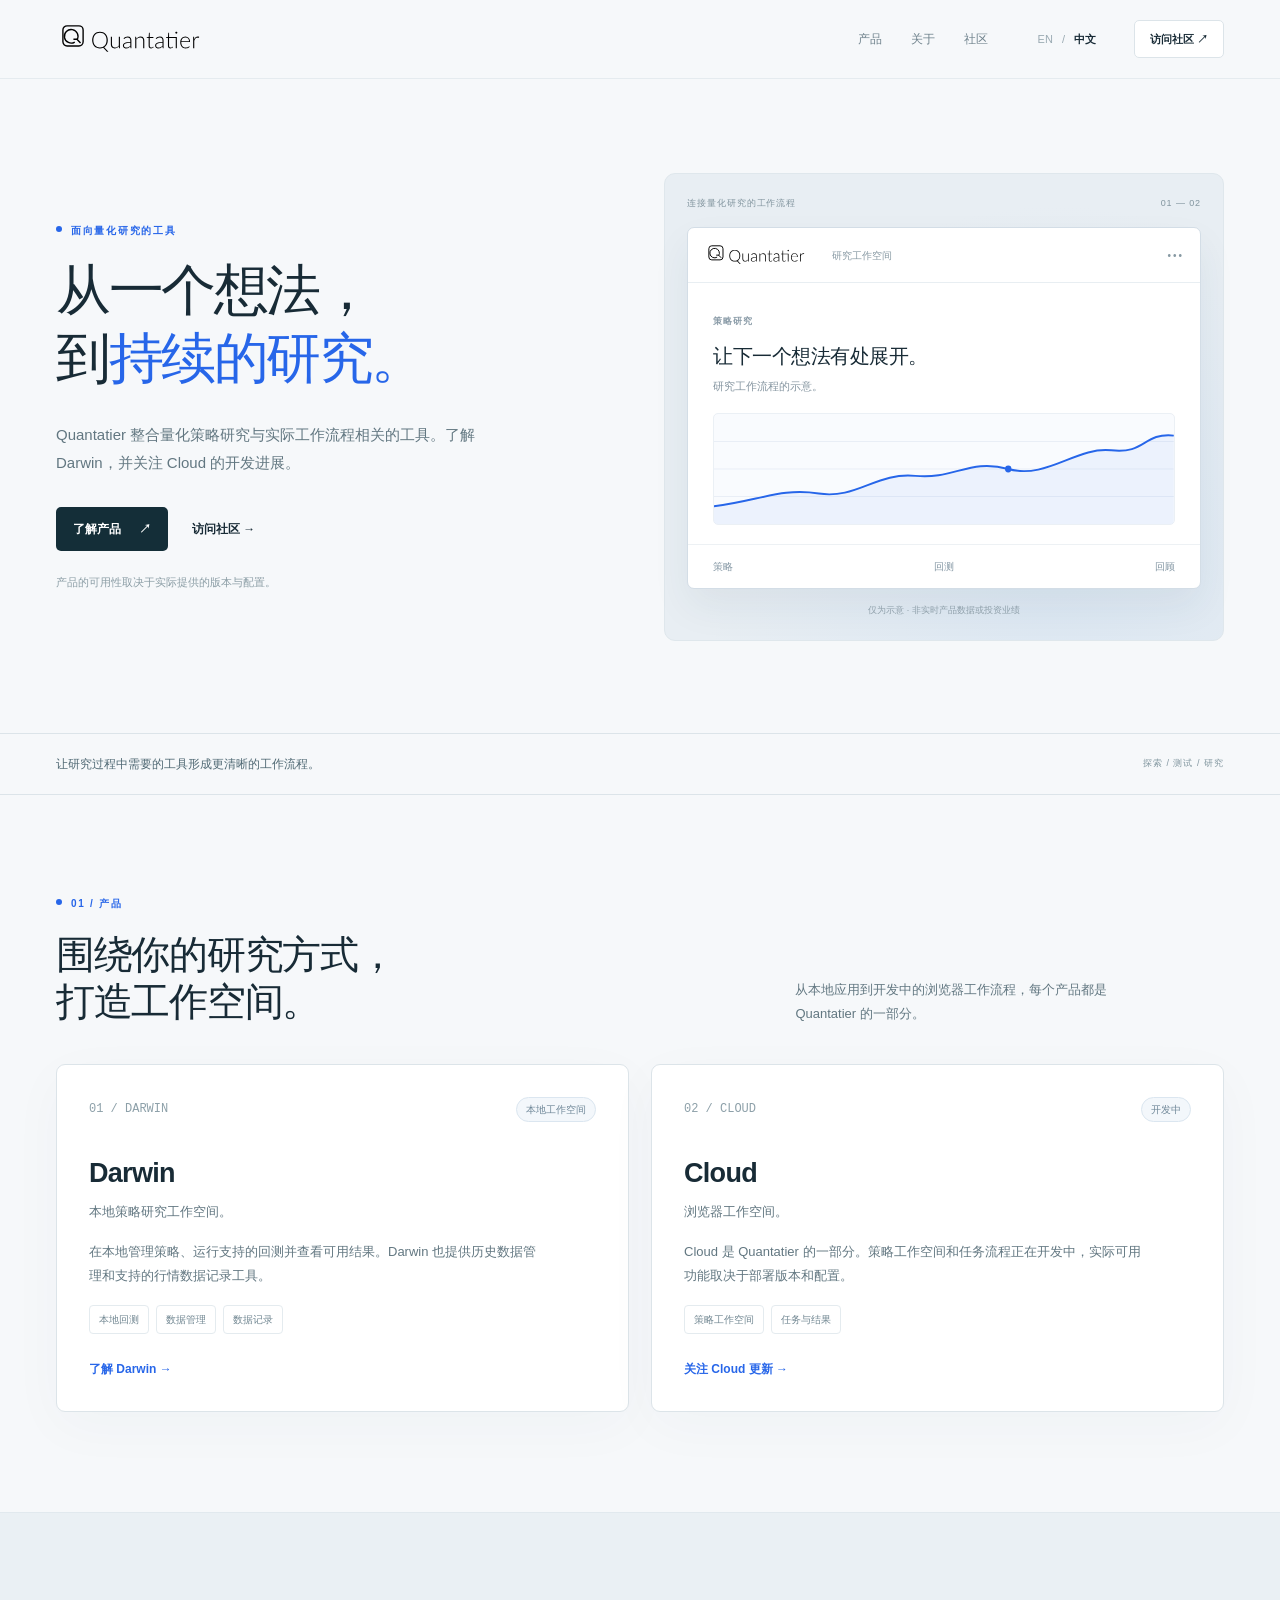
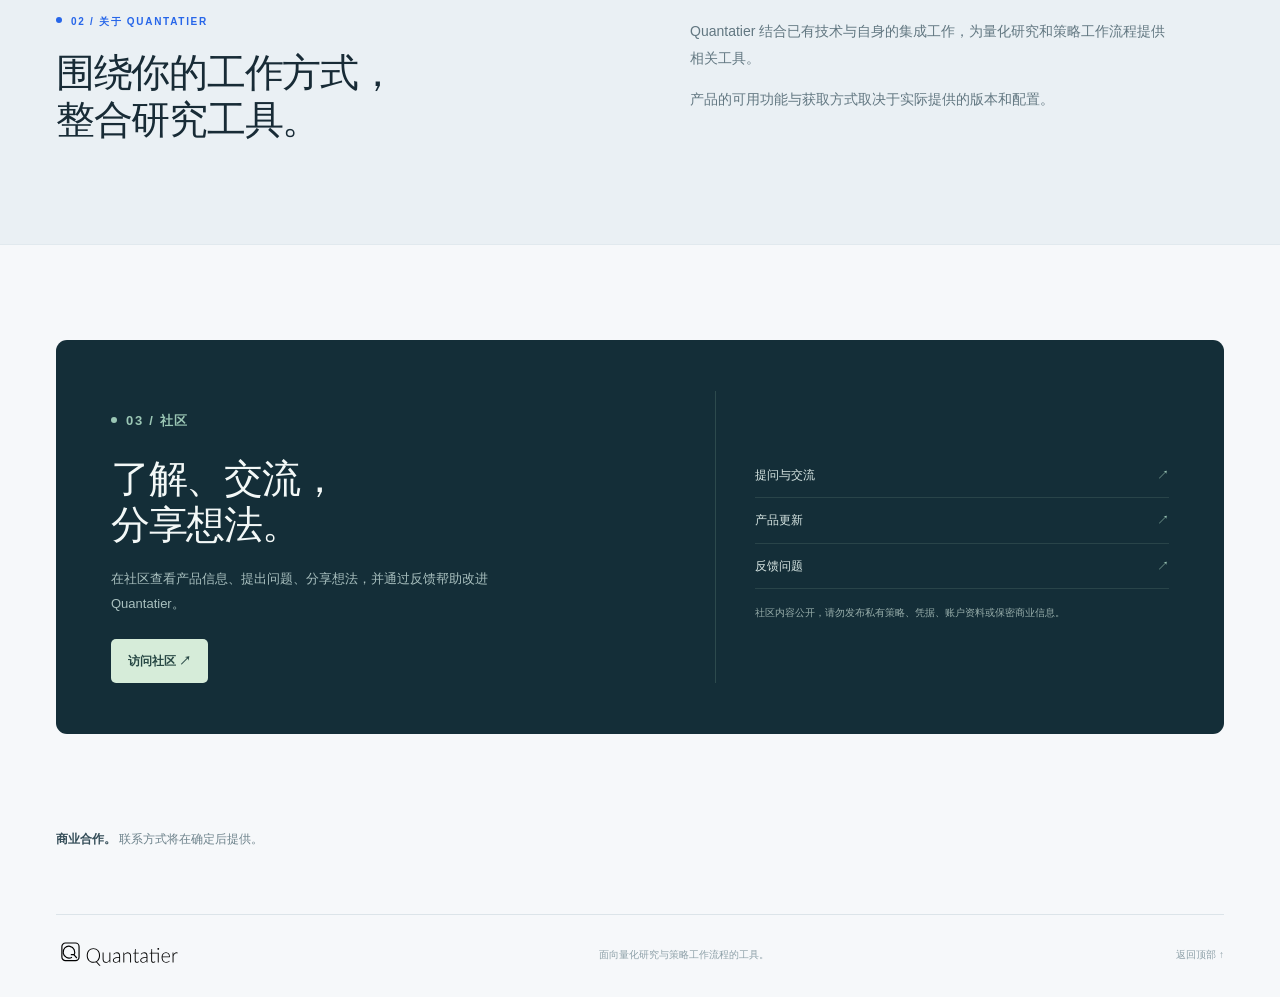
==== index_ZH.html @ 44d1ac67 "docs: update Quantatier showcase pages" ====
<!doctype html>
<html lang="zh-CN">
<head><meta charset="utf-8"><meta name="viewport" content="width=device-width, initial-scale=1"><meta name="robots" content="noindex,nofollow"><title>Quantatier — 量化研究与策略工作流程</title><meta name="description" content="面向量化研究与策略工作流程的工具。"><meta name="theme-color" content="#f6f8fa"><link rel="icon" type="image/svg+xml" href="assets/favicon.svg">
  <link rel="stylesheet" href="style.css"></head>
<body>
<a class="skip" href="#main">跳到正文</a>
<header class="site-header"><div class="shell header"><a class="brand" href="#main" aria-label="Quantatier"><img src="assets/quantatier.svg" alt="Quantatier"></a><nav class="nav" aria-label="主导航"><a href="#products">产品</a><a href="#about">关于</a><a href="#community">社区</a></nav><div class="languages" aria-label="语言"><a href="index.html" >EN</a><span>/</span><a href="index_ZH.html" aria-current="page">中文</a></div><a class="nav-button" href="https://github.com/quantatier-apps/community">访问社区 ↗</a></div></header>
<main id="main">
<section class="shell hero"><div><p class="eyebrow">面向量化研究的工具</p><h1>从一个想法，<br>到<em>持续的研究。</em></h1><p class="lead">Quantatier 整合量化策略研究与实际工作流程相关的工具。了解 Darwin，并关注 Cloud 的开发进展。</p><div class="actions"><a class="button" href="#products">了解产品 <span aria-hidden="true">↗</span></a><a class="text-link" href="https://github.com/quantatier-apps/community">访问社区 →</a></div><p class="hero-note">产品的可用性取决于实际提供的版本与配置。</p></div>
<div class="hero-preview"><p class="preview-overline"><span>连接量化研究的工作流程</span><span>01 — 02</span></p><div class="preview-window"><div class="preview-top"><img src="assets/quantatier.svg" alt=""><span>研究工作空间</span><span class="dots">•••</span></div><div class="preview-content"><span class="tiny">策略研究</span><p class="preview-title">让下一个想法有处展开。</p><p class="preview-description">研究工作流程的示意。</p><div class="preview-chart"><svg viewBox="0 0 500 112" preserveAspectRatio="none" role="img" aria-label="示意图表，非真实结果"><path d="M0 28H500M0 56H500M0 84H500" stroke="#e8eef6" fill="none"/><path d="M0 94 C50 88 73 75 114 81 S177 59 219 63 S278 45 320 56 S394 33 432 37 S466 19 500 22" stroke="#2766e9" stroke-width="2" fill="none"/><path d="M0 94 C50 88 73 75 114 81 S177 59 219 63 S278 45 320 56 S394 33 432 37 S466 19 500 22 L500 112H0Z" fill="#2766e9" opacity=".06"/><circle cx="320" cy="56" r="3.5" fill="#2766e9"/></svg></div><div class="preview-rows"><span>策略</span><span>回测</span><span>回顾</span></div></div></div><p class="preview-caption">仅为示意 · 非实时产品数据或投资业绩</p></div></section>
<div class="purpose"><div class="shell purpose-inner"><p>让研究过程中需要的工具形成更清晰的工作流程。</p><span>探索  /  测试  /  研究</span></div></div>
<section class="section shell" id="products"><div class="section-head"><div><p class="eyebrow">01 / 产品</p><h2>围绕你的研究方式，<br>打造工作空间。</h2></div><p>从本地应用到开发中的浏览器工作流程，每个产品都是 Quantatier 的一部分。</p></div><div class="products">
<article class="product-card"><div class="product-top"><span class="product-number">01 / DARWIN</span><span class="pill">本地工作空间</span></div><h3>Darwin</h3><p class="product-subtitle">本地策略研究工作空间。</p><p>在本地管理策略、运行支持的回测并查看可用结果。Darwin 也提供历史数据管理和支持的行情数据记录工具。</p><div class="features"><span>本地回测</span><span>数据管理</span><span>数据记录</span></div><a class="text-link" href="https://github.com/quantatier-apps/community#darwin">了解 Darwin →</a></article>
<article class="product-card"><div class="product-top"><span class="product-number">02 / CLOUD</span><span class="pill">开发中</span></div><h3>Cloud</h3><p class="product-subtitle">浏览器工作空间。</p><p>Cloud 是 Quantatier 的一部分。策略工作空间和任务流程正在开发中，实际可用功能取决于部署版本和配置。</p><div class="features"><span>策略工作空间</span><span>任务与结果</span></div><a class="text-link" href="https://github.com/quantatier-apps/community#cloud">关注 Cloud 更新 →</a></article>
</div></section>
<section class="section about" id="about"><div class="shell about-grid"><div><p class="eyebrow">02 / 关于 QUANTATIER</p><h2>围绕你的工作方式，<br>整合研究工具。</h2></div><div class="about-copy"><p>Quantatier 结合已有技术与自身的集成工作，为量化研究和策略工作流程提供相关工具。</p><p>产品的可用功能与获取方式取决于实际提供的版本和配置。</p></div></div></section>
<section class="shell community" id="community"><div class="community-panel"><div><p class="eyebrow">03 / 社区</p><h2>了解、交流，<br>分享想法。</h2><p>在社区查看产品信息、提出问题、分享想法，并通过反馈帮助改进 Quantatier。</p><a class="button button-light" href="https://github.com/quantatier-apps/community">访问社区 ↗</a></div><div class="community-links"><a href="https://github.com/quantatier-apps/community/discussions">提问与交流 <span>↗</span></a><a href="https://github.com/quantatier-apps/community/discussions/categories/announcements">产品更新 <span>↗</span></a><a href="https://github.com/quantatier-apps/community/issues">反馈问题 <span>↗</span></a><small>社区内容公开，请勿发布私有策略、凭据、账户资料或保密商业信息。</small></div></div></section>
<div class="shell business-note"><strong>商业合作。</strong> 联系方式将在确定后提供。</div>
</main><footer class="shell footer"><a href="#main" aria-label="Quantatier"><img src="assets/quantatier.svg" alt="Quantatier"></a><p>面向量化研究与策略工作流程的工具。</p><a href="#main">返回顶部 ↑</a></footer>
</body></html>
---- style.css ----
:root{color-scheme:light;--paper:#f6f8fa;--ink:#182b36;--muted:#627781;--line:#dce4e9;--blue:#2766e9;--deep:#142e38;--panel:#edf2f6}*{box-sizing:border-box}html{scroll-behavior:smooth;scroll-padding-top:90px}body{margin:0;background:var(--paper);color:var(--ink);font:15px/1.7 -apple-system,BlinkMacSystemFont,"Segoe UI",sans-serif;-webkit-font-smoothing:antialiased}a{color:inherit;text-decoration:none}a:focus-visible,summary:focus-visible{outline:3px solid var(--blue);outline-offset:4px}a:hover{color:var(--blue)}.shell{width:min(100% - 112px,1230px);margin:auto}.site-header{position:sticky;top:0;z-index:10;background:#f6f8faee;backdrop-filter:blur(15px);border-bottom:1px solid #dbe3e899}.header{min-height:78px;display:flex;align-items:center;gap:38px}.brand{display:flex;align-items:center;flex-shrink:0}.brand img{width:160px;height:auto;display:block}.nav{display:flex;align-items:center;gap:29px;margin-left:auto;color:#70838d;font-size:12px}.languages{display:flex;gap:9px;margin-left:12px;color:#9aaab2;font-size:11px}.languages [aria-current=page]{color:var(--ink);font-weight:700}.nav-button{border:1px solid var(--line);padding:9px 15px;border-radius:5px;background:white;font-size:11px;font-weight:600;white-space:nowrap}.eyebrow{font-size:10px;letter-spacing:1.7px;text-transform:uppercase;font-weight:700;color:var(--blue);margin:0 0 20px}.eyebrow:before{content:"";display:inline-block;width:6px;height:6px;border-radius:50%;background:var(--blue);margin-right:9px;vertical-align:2px}h1,h2,h3,p{margin-top:0}.hero{display:grid;grid-template-columns:1fr 1.04fr;gap:70px;align-items:center;padding-top:94px;padding-bottom:92px}.hero h1{font-size:clamp(40px,4.3vw,59px);line-height:1.13;letter-spacing:-2.5px;font-weight:550;margin:0 0 25px}.hero h1 em{color:var(--blue);font:400 1em Georgia,serif}.lead{color:var(--muted);font-size:15px;line-height:1.9;max-width:480px;margin-bottom:29px}.actions{display:flex;gap:24px;align-items:center;flex-wrap:wrap}.button{display:inline-flex;align-items:center;justify-content:center;gap:18px;padding:12px 17px;border-radius:5px;background:var(--deep);color:white;font-size:12px;font-weight:600}.button:hover{color:white;background:var(--blue)}.text-link{font-size:12px;font-weight:600}.hero-note{margin:22px 0 0;font-size:11px;color:#8b9da5}.hero-preview{background:radial-gradient(ellipse at 70% 80%,#b4d0ef44,transparent 65%),#e8eef3;padding:22px;border:1px solid #dfe7ec;border-radius:11px}.preview-overline{display:flex;justify-content:space-between;color:#81949e;font-size:9px;letter-spacing:.9px;margin:0 0 16px;gap:12px}.preview-window{background:white;border:1px solid #d3dde6;border-radius:7px;overflow:hidden;box-shadow:0 18px 38px #203a5110}.preview-top{display:flex;align-items:center;gap:16px;padding:13px 16px;border-bottom:1px solid #e8eef2;color:#8799a3;font-size:10px}.preview-top img{width:112px;height:auto}.preview-top .dots{margin-left:auto;letter-spacing:2px}.preview-content{padding:23px 25px 19px}.tiny{font-size:9px;letter-spacing:1px;font-weight:700;color:#8b9ca8;text-transform:uppercase}.preview-title{font-size:20px;letter-spacing:-.5px;font-weight:550;margin:7px 0 4px}.preview-description{font-size:11px;color:#8595a0;margin-bottom:17px}.preview-chart{height:112px;background:#f9fbfe;border:1px solid #ebf0f5;border-radius:5px;overflow:hidden}.preview-chart svg{display:block;width:100%;height:100%}.preview-rows{display:flex;justify-content:space-between;gap:10px;color:#8396a3;font-size:10px;border-top:1px solid #edf1f4;margin:19px -25px -19px;padding:13px 25px}.preview-caption{text-align:center;font-size:9px;color:#8e9fa9;margin:14px 0 0}.purpose{border-top:1px solid var(--line);border-bottom:1px solid var(--line)}.purpose-inner{display:flex;justify-content:space-between;gap:20px;align-items:center;padding-top:20px;padding-bottom:20px}.purpose p{margin:0;font-size:12px;color:#506974}.purpose span{font-size:9px;color:#81969f;letter-spacing:1px;white-space:nowrap}.section{padding:100px 0}.section-head{display:grid;grid-template-columns:1fr .65fr;gap:80px;align-items:end;margin-bottom:38px}.section-head h2,.about h2,.community h2{font-size:39px;line-height:1.2;letter-spacing:-1.3px;font-weight:520;margin:0}.section-head>p{color:var(--muted);font-size:13px;max-width:365px;margin:0;line-height:1.85}.products{display:grid;grid-template-columns:1fr 1fr;gap:22px}.product-card{background:#fff;border:1px solid var(--line);border-radius:9px;padding:32px;display:flex;flex-direction:column;min-height:330px;box-shadow:0 14px 55px #2e456708}.product-top{display:flex;align-items:center;justify-content:space-between}.product-number{font:12px ui-monospace,monospace;color:#8da0a9}.pill{border:1px solid #dbe6f0;background:#f3f7fb;color:#6f8798;padding:3px 9px;border-radius:20px;font-size:10px}.product-card h3{font-size:27px;font-weight:550;letter-spacing:-.7px;margin:29px 0 3px}.product-subtitle{color:#879ba6;font-size:11px;margin-bottom:16px}.product-card p{font-size:13px;line-height:1.85;color:var(--muted);max-width:460px}.features{display:flex;gap:7px;flex-wrap:wrap;margin:4px 0 25px}.features span{padding:5px 9px;border:1px solid #e4ebef;border-radius:4px;color:#718792;font-size:10px}.product-card .text-link{margin-top:auto;color:var(--blue)}.about{background:#eaf0f4;border-top:1px solid #e1e9ee;border-bottom:1px solid #e1e9ee}.about-grid{display:grid;grid-template-columns:1fr 1fr;gap:100px;align-items:start}.about-copy{max-width:480px;color:var(--muted);font-size:14px;line-height:1.9;margin:5px 0 0}.about-copy p:last-child{margin-bottom:0}.community{padding:95px 0}.community-panel{display:grid;grid-template-columns:1fr .85fr;gap:70px;padding:51px 55px;color:#f3f8f7;background:var(--deep);border-radius:11px}.community .eyebrow{color:#9bc7b5}.community .eyebrow:before{background:#9bc7b5}.community p{font-size:13px;color:#a9c0bf;line-height:1.9;max-width:440px;margin:18px 0 22px}.button-light{background:#d6ecd9;color:#274744}.button-light:hover{color:#142e38;background:white}.community-links{display:flex;flex-direction:column;border-left:1px solid #62817a55;padding-left:39px;justify-content:center}.community-links a{padding:12px 0;border-bottom:1px solid #62817a44;color:#d8e6e3;font-size:12px}.community-links a span{float:right;color:#9bc7b5}.community-links small{color:#97adaa;font-size:10px;line-height:1.7;margin-top:15px}.business-note{padding:0 0 65px;color:#6c818a;font-size:12px}.business-note strong{color:#344d58}.footer{display:flex;align-items:center;justify-content:space-between;gap:18px;border-top:1px solid var(--line);padding-top:22px;padding-bottom:25px;color:#8da0a8;font-size:10px}.footer img{width:136px;display:block}.footer p{margin:0}.skip{position:absolute;top:-100px;left:12px;background:#fff;padding:10px;z-index:40}.skip:focus{top:10px}@media(max-width:900px){.shell{width:min(100% - 56px,1230px)}.nav{gap:16px}.header{gap:15px}.hero{gap:35px}.section-head,.about-grid{gap:40px}.community-panel{gap:35px;padding:40px}.hero h1{font-size:44px}}@media(max-width:680px){.shell{width:calc(100% - 36px)}.header{min-height:68px;flex-wrap:wrap;column-gap:12px;row-gap:0;padding:9px 0}.brand img{width:137px}.languages{margin-left:auto}.nav{order:3;flex-basis:100%;margin:0;gap:22px;overflow:auto;white-space:nowrap;padding:6px 0 1px;font-size:11px}.nav-button{padding:7px 10px}.hero{grid-template-columns:1fr;gap:38px;padding:58px 0 59px}.hero h1{font-size:42px;letter-spacing:-1.7px}.lead{font-size:14px}.preview-content{padding:19px}.preview-rows{margin:16px -19px -19px;padding:11px 19px}.purpose-inner{align-items:flex-start}.purpose span{display:none}.section{padding:70px 0}.section-head{grid-template-columns:1fr;gap:16px;margin-bottom:27px}.section-head h2,.about h2,.community h2{font-size:32px}.products,.about-grid,.community-panel{grid-template-columns:1fr}.products{gap:14px}.product-card{min-height:auto;padding:25px}.product-card h3{margin-top:23px}.about-grid{gap:23px}.community{padding:68px 0}.community-panel{padding:29px;gap:22px}.community-links{padding-left:0;border-left:0;border-top:1px solid #62817a55;padding-top:9px}.footer{align-items:flex-start;flex-wrap:wrap}.footer p{width:100%}.business-note{padding-bottom:40px}}
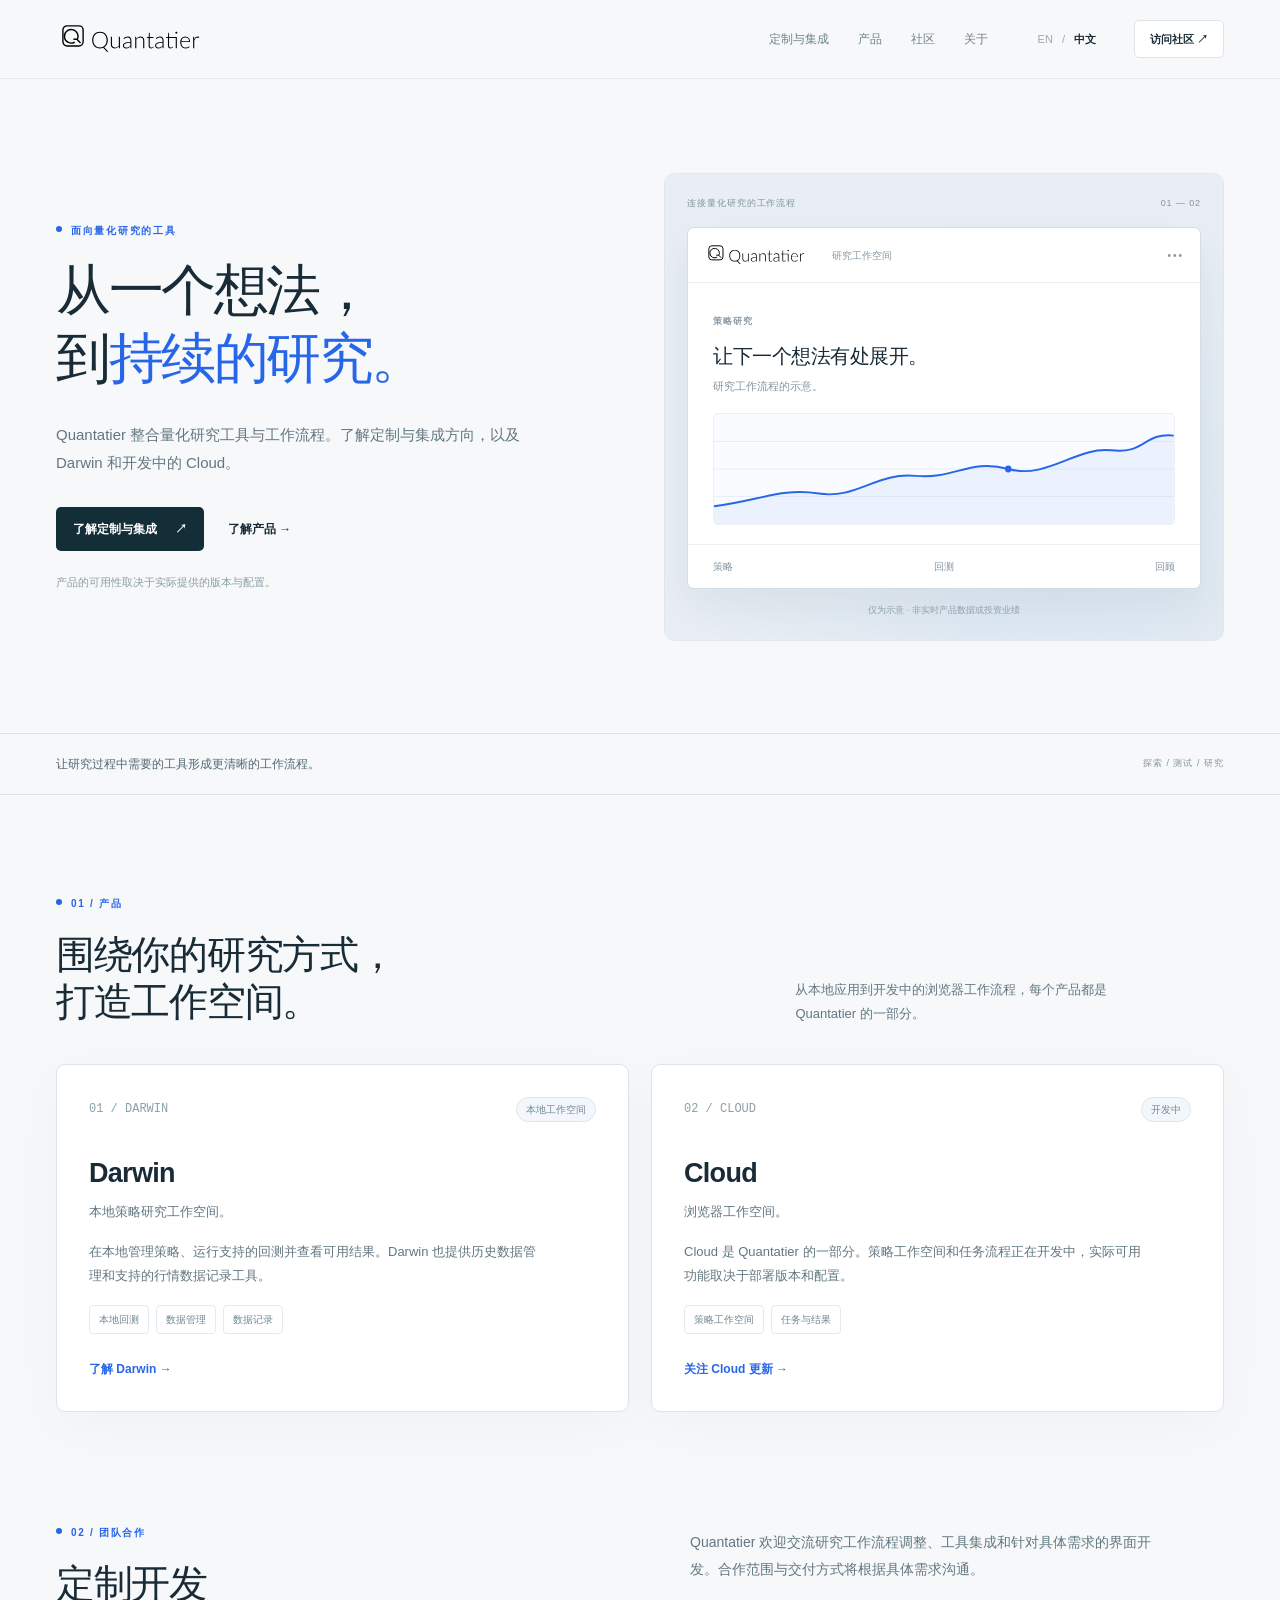
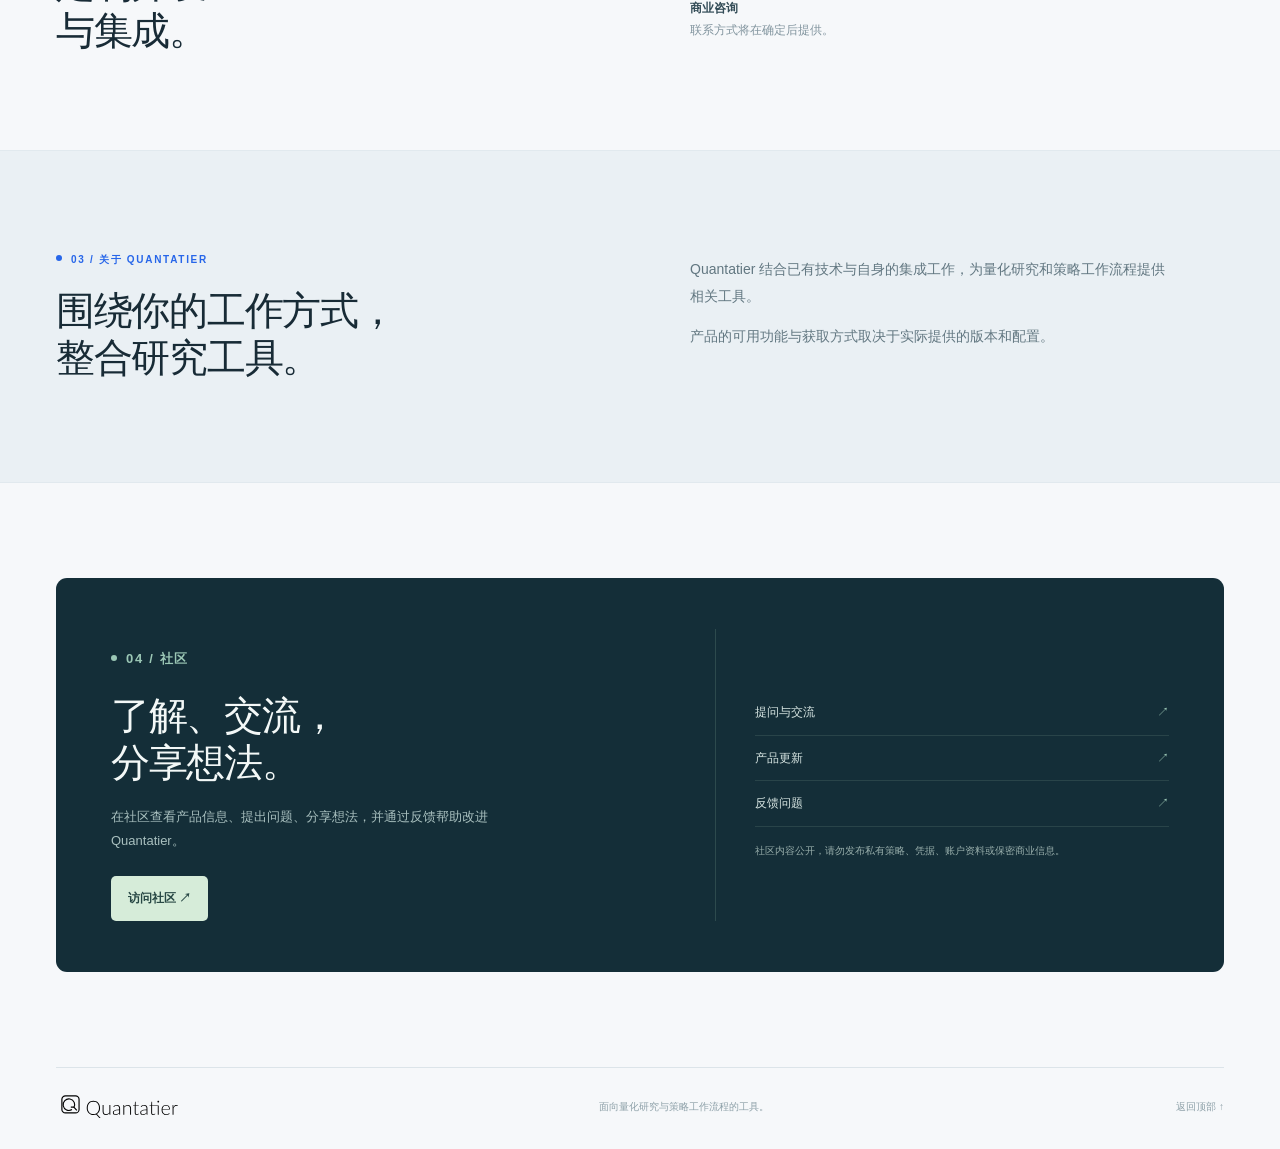
==== commit 52812fca: "docs: add custom development information" ====
--- a/index_ZH.html
+++ b/index_ZH.html
@@ -4,17 +4,26 @@
   <link rel="stylesheet" href="style.css"></head>
 <body>
 <a class="skip" href="#main">跳到正文</a>
-<header class="site-header"><div class="shell header"><a class="brand" href="#main" aria-label="Quantatier"><img src="assets/quantatier.svg" alt="Quantatier"></a><nav class="nav" aria-label="主导航"><a href="#products">产品</a><a href="#about">关于</a><a href="#community">社区</a></nav><div class="languages" aria-label="语言"><a href="index.html" >EN</a><span>/</span><a href="index_ZH.html" aria-current="page">中文</a></div><a class="nav-button" href="https://github.com/quantatier-apps/community">访问社区 ↗</a></div></header>
+<header class="site-header"><div class="shell header"><a class="brand" href="#main" aria-label="Quantatier"><img src="assets/quantatier.svg" alt="Quantatier"></a><nav class="nav" aria-label="主导航"><a href="#business">定制与集成</a><a href="#products">产品</a><a href="#community">社区</a><a href="#about">关于</a></nav><div class="languages" aria-label="语言"><a href="index.html" >EN</a><span>/</span><a href="index_ZH.html" aria-current="page">中文</a></div><a class="nav-button" href="https://github.com/quantatier-apps/community">访问社区 ↗</a></div></header>
 <main id="main">
-<section class="shell hero"><div><p class="eyebrow">面向量化研究的工具</p><h1>从一个想法，<br>到<em>持续的研究。</em></h1><p class="lead">Quantatier 整合量化策略研究与实际工作流程相关的工具。了解 Darwin，并关注 Cloud 的开发进展。</p><div class="actions"><a class="button" href="#products">了解产品 <span aria-hidden="true">↗</span></a><a class="text-link" href="https://github.com/quantatier-apps/community">访问社区 →</a></div><p class="hero-note">产品的可用性取决于实际提供的版本与配置。</p></div>
+<section class="shell hero"><div><p class="eyebrow">面向量化研究的工具</p><h1>从一个想法，<br>到<em>持续的研究。</em></h1><p class="lead">Quantatier 整合量化研究工具与工作流程。了解定制与集成方向，以及 Darwin 和开发中的 Cloud。</p><div class="actions"><a class="button" href="#business">了解定制与集成 <span aria-hidden="true">↗</span></a><a class="text-link" href="#products">了解产品 →</a></div><p class="hero-note">产品的可用性取决于实际提供的版本与配置。</p></div>
 <div class="hero-preview"><p class="preview-overline"><span>连接量化研究的工作流程</span><span>01 — 02</span></p><div class="preview-window"><div class="preview-top"><img src="assets/quantatier.svg" alt=""><span>研究工作空间</span><span class="dots">•••</span></div><div class="preview-content"><span class="tiny">策略研究</span><p class="preview-title">让下一个想法有处展开。</p><p class="preview-description">研究工作流程的示意。</p><div class="preview-chart"><svg viewBox="0 0 500 112" preserveAspectRatio="none" role="img" aria-label="示意图表，非真实结果"><path d="M0 28H500M0 56H500M0 84H500" stroke="#e8eef6" fill="none"/><path d="M0 94 C50 88 73 75 114 81 S177 59 219 63 S278 45 320 56 S394 33 432 37 S466 19 500 22" stroke="#2766e9" stroke-width="2" fill="none"/><path d="M0 94 C50 88 73 75 114 81 S177 59 219 63 S278 45 320 56 S394 33 432 37 S466 19 500 22 L500 112H0Z" fill="#2766e9" opacity=".06"/><circle cx="320" cy="56" r="3.5" fill="#2766e9"/></svg></div><div class="preview-rows"><span>策略</span><span>回测</span><span>回顾</span></div></div></div><p class="preview-caption">仅为示意 · 非实时产品数据或投资业绩</p></div></section>
 <div class="purpose"><div class="shell purpose-inner"><p>让研究过程中需要的工具形成更清晰的工作流程。</p><span>探索  /  测试  /  研究</span></div></div>
 <section class="section shell" id="products"><div class="section-head"><div><p class="eyebrow">01 / 产品</p><h2>围绕你的研究方式，<br>打造工作空间。</h2></div><p>从本地应用到开发中的浏览器工作流程，每个产品都是 Quantatier 的一部分。</p></div><div class="products">
 <article class="product-card"><div class="product-top"><span class="product-number">01 / DARWIN</span><span class="pill">本地工作空间</span></div><h3>Darwin</h3><p class="product-subtitle">本地策略研究工作空间。</p><p>在本地管理策略、运行支持的回测并查看可用结果。Darwin 也提供历史数据管理和支持的行情数据记录工具。</p><div class="features"><span>本地回测</span><span>数据管理</span><span>数据记录</span></div><a class="text-link" href="https://github.com/quantatier-apps/community#darwin">了解 Darwin →</a></article>
 <article class="product-card"><div class="product-top"><span class="product-number">02 / CLOUD</span><span class="pill">开发中</span></div><h3>Cloud</h3><p class="product-subtitle">浏览器工作空间。</p><p>Cloud 是 Quantatier 的一部分。策略工作空间和任务流程正在开发中，实际可用功能取决于部署版本和配置。</p><div class="features"><span>策略工作空间</span><span>任务与结果</span></div><a class="text-link" href="https://github.com/quantatier-apps/community#cloud">关注 Cloud 更新 →</a></article>
 </div></section>
-<section class="section about" id="about"><div class="shell about-grid"><div><p class="eyebrow">02 / 关于 QUANTATIER</p><h2>围绕你的工作方式，<br>整合研究工具。</h2></div><div class="about-copy"><p>Quantatier 结合已有技术与自身的集成工作，为量化研究和策略工作流程提供相关工具。</p><p>产品的可用功能与获取方式取决于实际提供的版本和配置。</p></div></div></section>
-<section class="shell community" id="community"><div class="community-panel"><div><p class="eyebrow">03 / 社区</p><h2>了解、交流，<br>分享想法。</h2><p>在社区查看产品信息、提出问题、分享想法，并通过反馈帮助改进 Quantatier。</p><a class="button button-light" href="https://github.com/quantatier-apps/community">访问社区 ↗</a></div><div class="community-links"><a href="https://github.com/quantatier-apps/community/discussions">提问与交流 <span>↗</span></a><a href="https://github.com/quantatier-apps/community/discussions/categories/announcements">产品更新 <span>↗</span></a><a href="https://github.com/quantatier-apps/community/issues">反馈问题 <span>↗</span></a><small>社区内容公开，请勿发布私有策略、凭据、账户资料或保密商业信息。</small></div></div></section>
-<div class="shell business-note"><strong>商业合作。</strong> 联系方式将在确定后提供。</div>
+<section class="shell business-section" id="business">
+  <div class="about-grid">
+    <div><p class="eyebrow">02 / 团队合作</p><h2>定制开发<br>与集成。</h2></div>
+    <div class="about-copy">
+      <p>Quantatier 欢迎交流研究工作流程调整、工具集成和针对具体需求的界面开发。合作范围与交付方式将根据具体需求沟通。</p>
+      <p class="business-contact"><strong>商业咨询</strong><br>联系方式将在确定后提供。</p>
+    </div>
+  </div>
+</section>
+<section class="section about" id="about"><div class="shell about-grid"><div><p class="eyebrow">03 / 关于 QUANTATIER</p><h2>围绕你的工作方式，<br>整合研究工具。</h2></div><div class="about-copy"><p>Quantatier 结合已有技术与自身的集成工作，为量化研究和策略工作流程提供相关工具。</p><p>产品的可用功能与获取方式取决于实际提供的版本和配置。</p></div></div></section>
+<section class="shell community" id="community"><div class="community-panel"><div><p class="eyebrow">04 / 社区</p><h2>了解、交流，<br>分享想法。</h2><p>在社区查看产品信息、提出问题、分享想法，并通过反馈帮助改进 Quantatier。</p><a class="button button-light" href="https://github.com/quantatier-apps/community">访问社区 ↗</a></div><div class="community-links"><a href="https://github.com/quantatier-apps/community/discussions">提问与交流 <span>↗</span></a><a href="https://github.com/quantatier-apps/community/discussions/categories/announcements">产品更新 <span>↗</span></a><a href="https://github.com/quantatier-apps/community/issues">反馈问题 <span>↗</span></a><small>社区内容公开，请勿发布私有策略、凭据、账户资料或保密商业信息。</small></div></div></section>
+
 </main><footer class="shell footer"><a href="#main" aria-label="Quantatier"><img src="assets/quantatier.svg" alt="Quantatier"></a><p>面向量化研究与策略工作流程的工具。</p><a href="#main">返回顶部 ↑</a></footer>
-</body></html>+</body></html>
--- a/style.css
+++ b/style.css
@@ -1 +1,4 @@
 :root{color-scheme:light;--paper:#f6f8fa;--ink:#182b36;--muted:#627781;--line:#dce4e9;--blue:#2766e9;--deep:#142e38;--panel:#edf2f6}*{box-sizing:border-box}html{scroll-behavior:smooth;scroll-padding-top:90px}body{margin:0;background:var(--paper);color:var(--ink);font:15px/1.7 -apple-system,BlinkMacSystemFont,"Segoe UI",sans-serif;-webkit-font-smoothing:antialiased}a{color:inherit;text-decoration:none}a:focus-visible,summary:focus-visible{outline:3px solid var(--blue);outline-offset:4px}a:hover{color:var(--blue)}.shell{width:min(100% - 112px,1230px);margin:auto}.site-header{position:sticky;top:0;z-index:10;background:#f6f8faee;backdrop-filter:blur(15px);border-bottom:1px solid #dbe3e899}.header{min-height:78px;display:flex;align-items:center;gap:38px}.brand{display:flex;align-items:center;flex-shrink:0}.brand img{width:160px;height:auto;display:block}.nav{display:flex;align-items:center;gap:29px;margin-left:auto;color:#70838d;font-size:12px}.languages{display:flex;gap:9px;margin-left:12px;color:#9aaab2;font-size:11px}.languages [aria-current=page]{color:var(--ink);font-weight:700}.nav-button{border:1px solid var(--line);padding:9px 15px;border-radius:5px;background:white;font-size:11px;font-weight:600;white-space:nowrap}.eyebrow{font-size:10px;letter-spacing:1.7px;text-transform:uppercase;font-weight:700;color:var(--blue);margin:0 0 20px}.eyebrow:before{content:"";display:inline-block;width:6px;height:6px;border-radius:50%;background:var(--blue);margin-right:9px;vertical-align:2px}h1,h2,h3,p{margin-top:0}.hero{display:grid;grid-template-columns:1fr 1.04fr;gap:70px;align-items:center;padding-top:94px;padding-bottom:92px}.hero h1{font-size:clamp(40px,4.3vw,59px);line-height:1.13;letter-spacing:-2.5px;font-weight:550;margin:0 0 25px}.hero h1 em{color:var(--blue);font:400 1em Georgia,serif}.lead{color:var(--muted);font-size:15px;line-height:1.9;max-width:480px;margin-bottom:29px}.actions{display:flex;gap:24px;align-items:center;flex-wrap:wrap}.button{display:inline-flex;align-items:center;justify-content:center;gap:18px;padding:12px 17px;border-radius:5px;background:var(--deep);color:white;font-size:12px;font-weight:600}.button:hover{color:white;background:var(--blue)}.text-link{font-size:12px;font-weight:600}.hero-note{margin:22px 0 0;font-size:11px;color:#8b9da5}.hero-preview{background:radial-gradient(ellipse at 70% 80%,#b4d0ef44,transparent 65%),#e8eef3;padding:22px;border:1px solid #dfe7ec;border-radius:11px}.preview-overline{display:flex;justify-content:space-between;color:#81949e;font-size:9px;letter-spacing:.9px;margin:0 0 16px;gap:12px}.preview-window{background:white;border:1px solid #d3dde6;border-radius:7px;overflow:hidden;box-shadow:0 18px 38px #203a5110}.preview-top{display:flex;align-items:center;gap:16px;padding:13px 16px;border-bottom:1px solid #e8eef2;color:#8799a3;font-size:10px}.preview-top img{width:112px;height:auto}.preview-top .dots{margin-left:auto;letter-spacing:2px}.preview-content{padding:23px 25px 19px}.tiny{font-size:9px;letter-spacing:1px;font-weight:700;color:#8b9ca8;text-transform:uppercase}.preview-title{font-size:20px;letter-spacing:-.5px;font-weight:550;margin:7px 0 4px}.preview-description{font-size:11px;color:#8595a0;margin-bottom:17px}.preview-chart{height:112px;background:#f9fbfe;border:1px solid #ebf0f5;border-radius:5px;overflow:hidden}.preview-chart svg{display:block;width:100%;height:100%}.preview-rows{display:flex;justify-content:space-between;gap:10px;color:#8396a3;font-size:10px;border-top:1px solid #edf1f4;margin:19px -25px -19px;padding:13px 25px}.preview-caption{text-align:center;font-size:9px;color:#8e9fa9;margin:14px 0 0}.purpose{border-top:1px solid var(--line);border-bottom:1px solid var(--line)}.purpose-inner{display:flex;justify-content:space-between;gap:20px;align-items:center;padding-top:20px;padding-bottom:20px}.purpose p{margin:0;font-size:12px;color:#506974}.purpose span{font-size:9px;color:#81969f;letter-spacing:1px;white-space:nowrap}.section{padding:100px 0}.section-head{display:grid;grid-template-columns:1fr .65fr;gap:80px;align-items:end;margin-bottom:38px}.section-head h2,.about h2,.community h2{font-size:39px;line-height:1.2;letter-spacing:-1.3px;font-weight:520;margin:0}.section-head>p{color:var(--muted);font-size:13px;max-width:365px;margin:0;line-height:1.85}.products{display:grid;grid-template-columns:1fr 1fr;gap:22px}.product-card{background:#fff;border:1px solid var(--line);border-radius:9px;padding:32px;display:flex;flex-direction:column;min-height:330px;box-shadow:0 14px 55px #2e456708}.product-top{display:flex;align-items:center;justify-content:space-between}.product-number{font:12px ui-monospace,monospace;color:#8da0a9}.pill{border:1px solid #dbe6f0;background:#f3f7fb;color:#6f8798;padding:3px 9px;border-radius:20px;font-size:10px}.product-card h3{font-size:27px;font-weight:550;letter-spacing:-.7px;margin:29px 0 3px}.product-subtitle{color:#879ba6;font-size:11px;margin-bottom:16px}.product-card p{font-size:13px;line-height:1.85;color:var(--muted);max-width:460px}.features{display:flex;gap:7px;flex-wrap:wrap;margin:4px 0 25px}.features span{padding:5px 9px;border:1px solid #e4ebef;border-radius:4px;color:#718792;font-size:10px}.product-card .text-link{margin-top:auto;color:var(--blue)}.about{background:#eaf0f4;border-top:1px solid #e1e9ee;border-bottom:1px solid #e1e9ee}.about-grid{display:grid;grid-template-columns:1fr 1fr;gap:100px;align-items:start}.about-copy{max-width:480px;color:var(--muted);font-size:14px;line-height:1.9;margin:5px 0 0}.about-copy p:last-child{margin-bottom:0}.community{padding:95px 0}.community-panel{display:grid;grid-template-columns:1fr .85fr;gap:70px;padding:51px 55px;color:#f3f8f7;background:var(--deep);border-radius:11px}.community .eyebrow{color:#9bc7b5}.community .eyebrow:before{background:#9bc7b5}.community p{font-size:13px;color:#a9c0bf;line-height:1.9;max-width:440px;margin:18px 0 22px}.button-light{background:#d6ecd9;color:#274744}.button-light:hover{color:#142e38;background:white}.community-links{display:flex;flex-direction:column;border-left:1px solid #62817a55;padding-left:39px;justify-content:center}.community-links a{padding:12px 0;border-bottom:1px solid #62817a44;color:#d8e6e3;font-size:12px}.community-links a span{float:right;color:#9bc7b5}.community-links small{color:#97adaa;font-size:10px;line-height:1.7;margin-top:15px}.business-note{padding:0 0 65px;color:#6c818a;font-size:12px}.business-note strong{color:#344d58}.footer{display:flex;align-items:center;justify-content:space-between;gap:18px;border-top:1px solid var(--line);padding-top:22px;padding-bottom:25px;color:#8da0a8;font-size:10px}.footer img{width:136px;display:block}.footer p{margin:0}.skip{position:absolute;top:-100px;left:12px;background:#fff;padding:10px;z-index:40}.skip:focus{top:10px}@media(max-width:900px){.shell{width:min(100% - 56px,1230px)}.nav{gap:16px}.header{gap:15px}.hero{gap:35px}.section-head,.about-grid{gap:40px}.community-panel{gap:35px;padding:40px}.hero h1{font-size:44px}}@media(max-width:680px){.shell{width:calc(100% - 36px)}.header{min-height:68px;flex-wrap:wrap;column-gap:12px;row-gap:0;padding:9px 0}.brand img{width:137px}.languages{margin-left:auto}.nav{order:3;flex-basis:100%;margin:0;gap:22px;overflow:auto;white-space:nowrap;padding:6px 0 1px;font-size:11px}.nav-button{padding:7px 10px}.hero{grid-template-columns:1fr;gap:38px;padding:58px 0 59px}.hero h1{font-size:42px;letter-spacing:-1.7px}.lead{font-size:14px}.preview-content{padding:19px}.preview-rows{margin:16px -19px -19px;padding:11px 19px}.purpose-inner{align-items:flex-start}.purpose span{display:none}.section{padding:70px 0}.section-head{grid-template-columns:1fr;gap:16px;margin-bottom:27px}.section-head h2,.about h2,.community h2{font-size:32px}.products,.about-grid,.community-panel{grid-template-columns:1fr}.products{gap:14px}.product-card{min-height:auto;padding:25px}.product-card h3{margin-top:23px}.about-grid{gap:23px}.community{padding:68px 0}.community-panel{padding:29px;gap:22px}.community-links{padding-left:0;border-left:0;border-top:1px solid #62817a55;padding-top:9px}.footer{align-items:flex-start;flex-wrap:wrap}.footer p{width:100%}.business-note{padding-bottom:40px}}
+.business-section{padding:12px 0 95px}.business-section h2{font-size:39px;line-height:1.2;letter-spacing:-1.3px;font-weight:520;margin:0}.business-contact{font-size:12px;color:#81949e}.business-contact strong{color:#344d58}@media(max-width:680px){.business-section{padding:0 0 68px}.business-section h2{font-size:32px}}
+
+@media(max-width:680px){html{scroll-padding-top:150px}.nav{flex-wrap:wrap;overflow:visible;white-space:normal;column-gap:18px;row-gap:5px}.nav-button{display:none}}
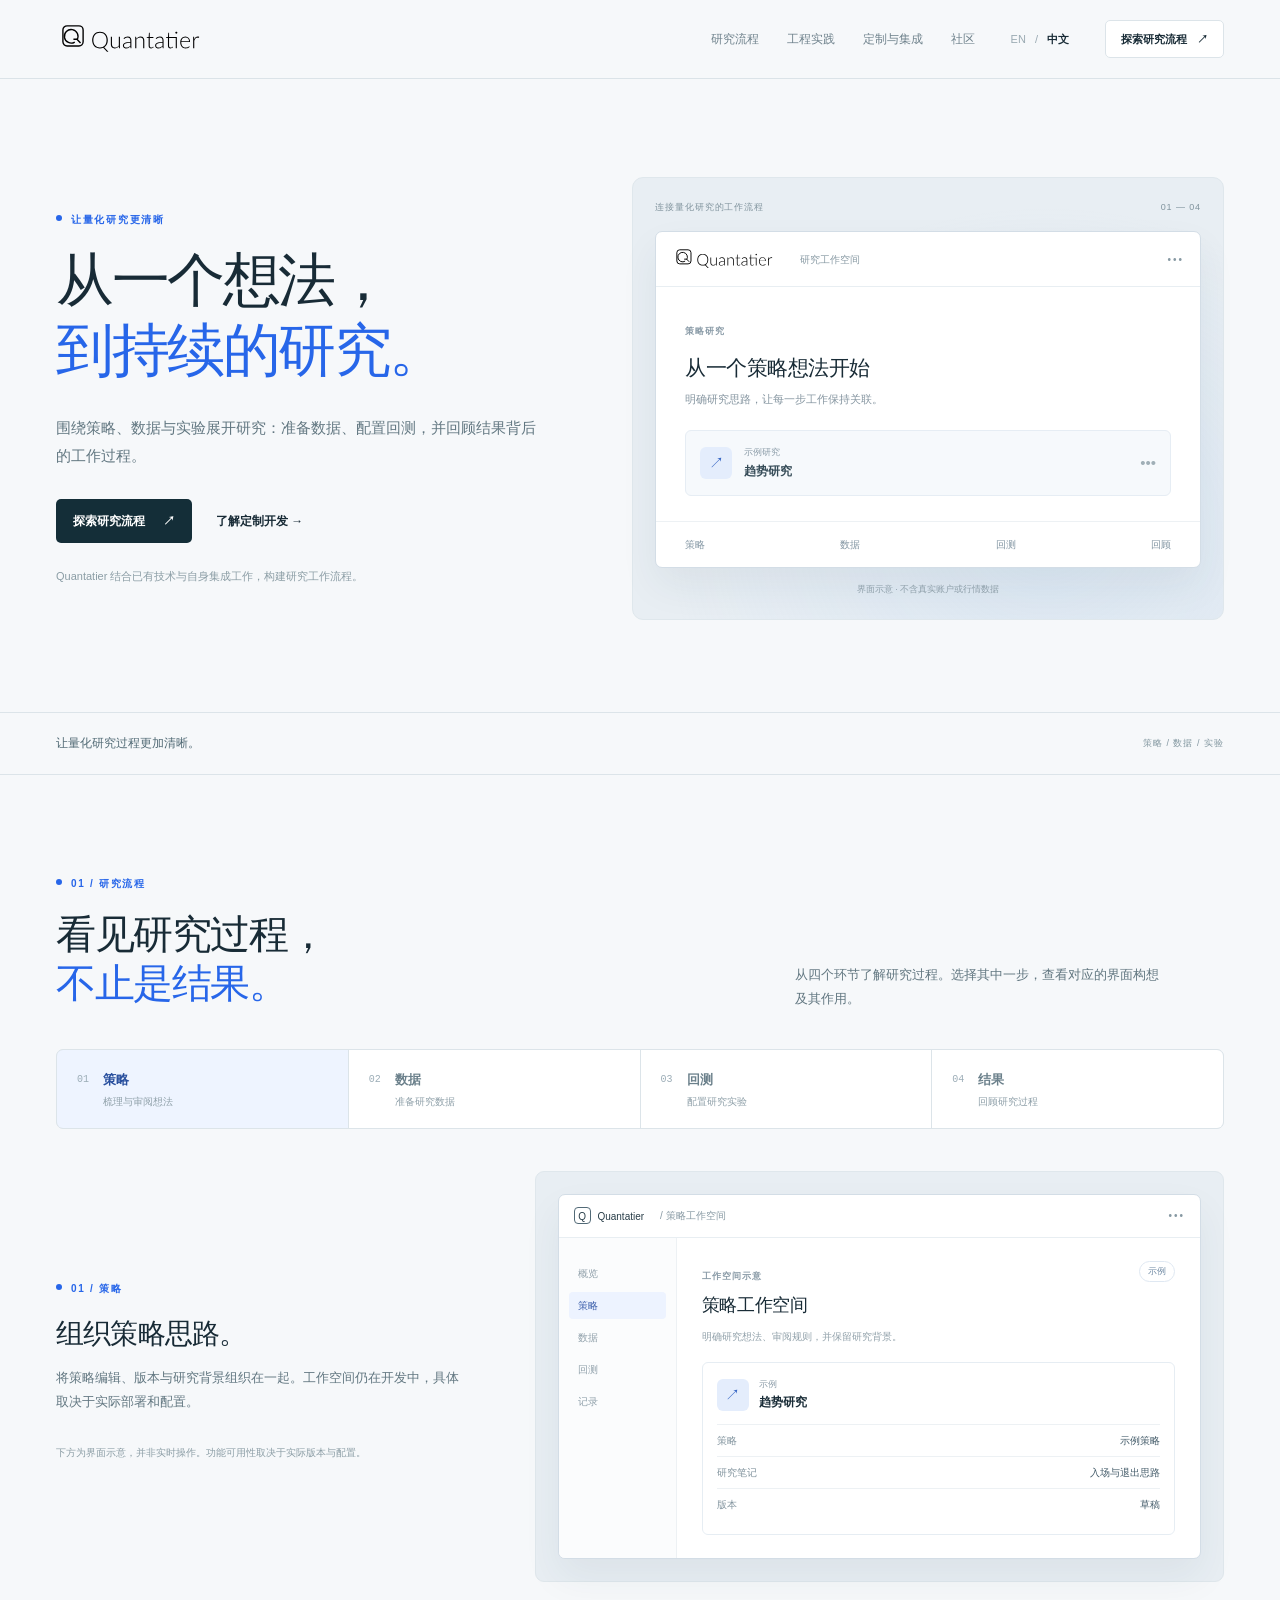
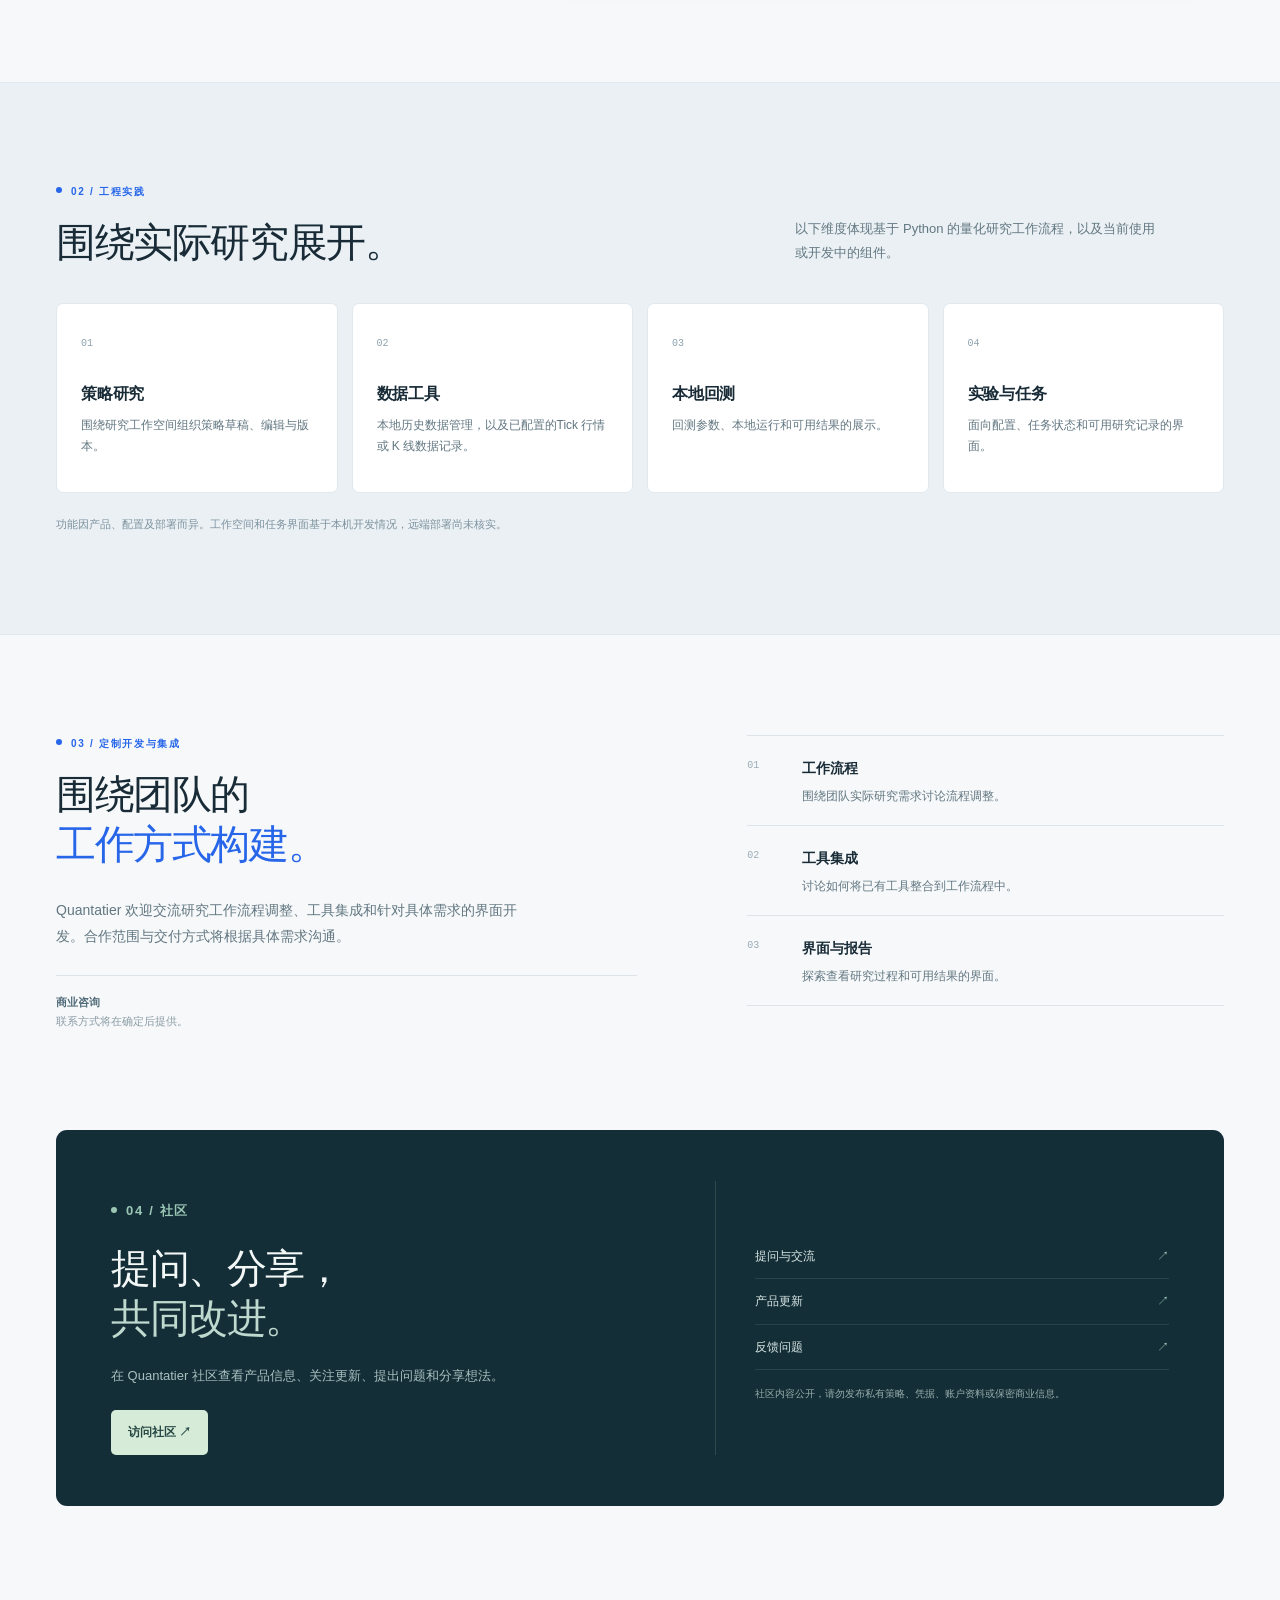
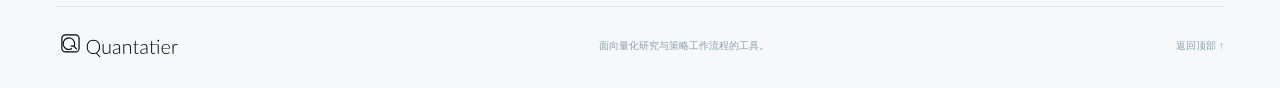
==== commit 39ec4b70: "docs: showcase quantitative research workflow" ====
--- a/index_ZH.html
+++ b/index_ZH.html
@@ -1,29 +1,11 @@
 <!doctype html>
-<html lang="zh-CN">
-<head><meta charset="utf-8"><meta name="viewport" content="width=device-width, initial-scale=1"><meta name="robots" content="noindex,nofollow"><title>Quantatier — 量化研究与策略工作流程</title><meta name="description" content="面向量化研究与策略工作流程的工具。"><meta name="theme-color" content="#f6f8fa"><link rel="icon" type="image/svg+xml" href="assets/favicon.svg">
-  <link rel="stylesheet" href="style.css"></head>
-<body>
-<a class="skip" href="#main">跳到正文</a>
-<header class="site-header"><div class="shell header"><a class="brand" href="#main" aria-label="Quantatier"><img src="assets/quantatier.svg" alt="Quantatier"></a><nav class="nav" aria-label="主导航"><a href="#business">定制与集成</a><a href="#products">产品</a><a href="#community">社区</a><a href="#about">关于</a></nav><div class="languages" aria-label="语言"><a href="index.html" >EN</a><span>/</span><a href="index_ZH.html" aria-current="page">中文</a></div><a class="nav-button" href="https://github.com/quantatier-apps/community">访问社区 ↗</a></div></header>
-<main id="main">
-<section class="shell hero"><div><p class="eyebrow">面向量化研究的工具</p><h1>从一个想法，<br>到<em>持续的研究。</em></h1><p class="lead">Quantatier 整合量化研究工具与工作流程。了解定制与集成方向，以及 Darwin 和开发中的 Cloud。</p><div class="actions"><a class="button" href="#business">了解定制与集成 <span aria-hidden="true">↗</span></a><a class="text-link" href="#products">了解产品 →</a></div><p class="hero-note">产品的可用性取决于实际提供的版本与配置。</p></div>
-<div class="hero-preview"><p class="preview-overline"><span>连接量化研究的工作流程</span><span>01 — 02</span></p><div class="preview-window"><div class="preview-top"><img src="assets/quantatier.svg" alt=""><span>研究工作空间</span><span class="dots">•••</span></div><div class="preview-content"><span class="tiny">策略研究</span><p class="preview-title">让下一个想法有处展开。</p><p class="preview-description">研究工作流程的示意。</p><div class="preview-chart"><svg viewBox="0 0 500 112" preserveAspectRatio="none" role="img" aria-label="示意图表，非真实结果"><path d="M0 28H500M0 56H500M0 84H500" stroke="#e8eef6" fill="none"/><path d="M0 94 C50 88 73 75 114 81 S177 59 219 63 S278 45 320 56 S394 33 432 37 S466 19 500 22" stroke="#2766e9" stroke-width="2" fill="none"/><path d="M0 94 C50 88 73 75 114 81 S177 59 219 63 S278 45 320 56 S394 33 432 37 S466 19 500 22 L500 112H0Z" fill="#2766e9" opacity=".06"/><circle cx="320" cy="56" r="3.5" fill="#2766e9"/></svg></div><div class="preview-rows"><span>策略</span><span>回测</span><span>回顾</span></div></div></div><p class="preview-caption">仅为示意 · 非实时产品数据或投资业绩</p></div></section>
-<div class="purpose"><div class="shell purpose-inner"><p>让研究过程中需要的工具形成更清晰的工作流程。</p><span>探索  /  测试  /  研究</span></div></div>
-<section class="section shell" id="products"><div class="section-head"><div><p class="eyebrow">01 / 产品</p><h2>围绕你的研究方式，<br>打造工作空间。</h2></div><p>从本地应用到开发中的浏览器工作流程，每个产品都是 Quantatier 的一部分。</p></div><div class="products">
-<article class="product-card"><div class="product-top"><span class="product-number">01 / DARWIN</span><span class="pill">本地工作空间</span></div><h3>Darwin</h3><p class="product-subtitle">本地策略研究工作空间。</p><p>在本地管理策略、运行支持的回测并查看可用结果。Darwin 也提供历史数据管理和支持的行情数据记录工具。</p><div class="features"><span>本地回测</span><span>数据管理</span><span>数据记录</span></div><a class="text-link" href="https://github.com/quantatier-apps/community#darwin">了解 Darwin →</a></article>
-<article class="product-card"><div class="product-top"><span class="product-number">02 / CLOUD</span><span class="pill">开发中</span></div><h3>Cloud</h3><p class="product-subtitle">浏览器工作空间。</p><p>Cloud 是 Quantatier 的一部分。策略工作空间和任务流程正在开发中，实际可用功能取决于部署版本和配置。</p><div class="features"><span>策略工作空间</span><span>任务与结果</span></div><a class="text-link" href="https://github.com/quantatier-apps/community#cloud">关注 Cloud 更新 →</a></article>
-</div></section>
-<section class="shell business-section" id="business">
-  <div class="about-grid">
-    <div><p class="eyebrow">02 / 团队合作</p><h2>定制开发<br>与集成。</h2></div>
-    <div class="about-copy">
-      <p>Quantatier 欢迎交流研究工作流程调整、工具集成和针对具体需求的界面开发。合作范围与交付方式将根据具体需求沟通。</p>
-      <p class="business-contact"><strong>商业咨询</strong><br>联系方式将在确定后提供。</p>
-    </div>
-  </div>
-</section>
-<section class="section about" id="about"><div class="shell about-grid"><div><p class="eyebrow">03 / 关于 QUANTATIER</p><h2>围绕你的工作方式，<br>整合研究工具。</h2></div><div class="about-copy"><p>Quantatier 结合已有技术与自身的集成工作，为量化研究和策略工作流程提供相关工具。</p><p>产品的可用功能与获取方式取决于实际提供的版本和配置。</p></div></div></section>
-<section class="shell community" id="community"><div class="community-panel"><div><p class="eyebrow">04 / 社区</p><h2>了解、交流，<br>分享想法。</h2><p>在社区查看产品信息、提出问题、分享想法，并通过反馈帮助改进 Quantatier。</p><a class="button button-light" href="https://github.com/quantatier-apps/community">访问社区 ↗</a></div><div class="community-links"><a href="https://github.com/quantatier-apps/community/discussions">提问与交流 <span>↗</span></a><a href="https://github.com/quantatier-apps/community/discussions/categories/announcements">产品更新 <span>↗</span></a><a href="https://github.com/quantatier-apps/community/issues">反馈问题 <span>↗</span></a><small>社区内容公开，请勿发布私有策略、凭据、账户资料或保密商业信息。</small></div></div></section>
-
-</main><footer class="shell footer"><a href="#main" aria-label="Quantatier"><img src="assets/quantatier.svg" alt="Quantatier"></a><p>面向量化研究与策略工作流程的工具。</p><a href="#main">返回顶部 ↑</a></footer>
-</body></html>
+<html lang="zh-CN"><head><meta charset="utf-8"><meta name="viewport" content="width=device-width,initial-scale=1"><meta name="robots" content="noindex,nofollow"><meta name="description" content="围绕策略、数据与实验展开研究：准备数据、配置回测，并回顾结果背后的工作过程。"><meta name="theme-color" content="#f6f8fa"><title>Quantatier — 让研究持续向前</title><link rel="icon" type="image/svg+xml" href="assets/favicon.svg"><link rel="stylesheet" href="style.css"><script defer src="app.js"></script></head>
+<body><a class="skip" href="#main">跳到正文</a>
+<header class="site-header"><div class="shell header"><a href="#main" class="brand"><img src="assets/quantatier.svg" alt="Quantatier"></a><nav class="main-nav" aria-label="主导航"><a href="#workflow">研究流程</a><a href="#engineering">工程实践</a><a href="#custom">定制与集成</a><a href="#community">社区</a></nav><div class="language" aria-label="语言"><a href="index.html">EN</a><span>/</span><a href="index_ZH.html" aria-current="page">中文</a></div><a class="nav-cta" href="#workflow">探索研究流程 <span aria-hidden="true">↗</span></a></div></header>
+<main id="main"><section class="shell hero"><div class="hero-copy"><p class="eyebrow">让量化研究更清晰</p><h1>从一个想法，<br><em>到持续的研究。</em></h1><p class="hero-lead">围绕策略、数据与实验展开研究：准备数据、配置回测，并回顾结果背后的工作过程。</p><div class="hero-actions"><a class="button primary" href="#workflow">探索研究流程 <span aria-hidden="true">↗</span></a><a class="text-link" href="#custom">了解定制开发 →</a></div><p class="hero-footnote">Quantatier 结合已有技术与自身集成工作，构建研究工作流程。</p></div><div class="hero-visual"><div class="visual-label"><span>连接量化研究的工作流程</span><span>01 — 04</span></div><div class="hero-window"><div class="hero-window-top"><img src="assets/quantatier.svg" alt=""><span>研究工作空间</span><span class="dots">•••</span></div><div class="hero-window-inner"><span class="micro">策略研究</span><h2>从一个策略想法开始</h2><p>明确研究思路，让每一步工作保持关联。</p><div class="study-card"><div class="study-icon">↗</div><div><small>示例研究</small><strong>趋势研究</strong></div><span>•••</span></div><div class="hero-path"><span>策略</span><span>数据</span><span>回测</span><span>回顾</span></div></div></div><p class="visual-caption">界面示意 · 不含真实账户或行情数据</p></div></section>
+<div class="strip"><div class="shell strip-inner"><p>让量化研究过程更加清晰。</p><span>策略  /  数据  /  实验</span></div></div>
+<section class="shell section" id="workflow"><div class="section-heading"><div><p class="eyebrow">01 / 研究流程</p><h2>看见研究过程，<br><em>不止是结果。</em></h2></div><p>从四个环节了解研究过程。选择其中一步，查看对应的界面构想及其作用。</p></div><div class="workflow-tabs" role="tablist" aria-label="研究流程"><button type="button" role="tab" id="tab-0" aria-controls="panel-0" aria-selected="true" tabindex="0"><span class="step-no">01</span><span><strong>策略</strong><small>梳理与审阅想法</small></span></button><button type="button" role="tab" id="tab-1" aria-controls="panel-1" aria-selected="false" tabindex="-1"><span class="step-no">02</span><span><strong>数据</strong><small>准备研究数据</small></span></button><button type="button" role="tab" id="tab-2" aria-controls="panel-2" aria-selected="false" tabindex="-1"><span class="step-no">03</span><span><strong>回测</strong><small>配置研究实验</small></span></button><button type="button" role="tab" id="tab-3" aria-controls="panel-3" aria-selected="false" tabindex="-1"><span class="step-no">04</span><span><strong>结果</strong><small>回顾研究过程</small></span></button></div><div class="panels"><section class="workflow-panel" id="panel-0" role="tabpanel" tabindex="0" aria-labelledby="tab-0"><div class="panel-copy"><p class="eyebrow">01 / 策略</p><h3>组织策略思路。</h3><p>将策略编辑、版本与研究背景组织在一起。工作空间仍在开发中，具体取决于实际部署和配置。</p><p class="fineprint">下方为界面示意，并非实时操作。功能可用性取决于实际版本与配置。</p></div><div class="panel-demo"><div class="demo-window"><div class="window-top"><span class="window-brand"><span class="qmark">Q</span> Quantatier</span><span class="window-path">/ 策略工作空间</span><span class="window-dots">•••</span></div><div class="window-body"><aside class="window-side"><span class="">概览</span><span class="active">策略</span><span class="">数据</span><span class="">回测</span><span class="">记录</span></aside><div class="window-main"><div class="window-head"><div><span class="micro">工作空间示意</span><h4>策略工作空间</h4></div><span class="window-pill">示例</span></div><p class="mock-intro">明确研究想法、审阅规则，并保留研究背景。</p><div class="strategy-sheet"><div class="sheet-title"><span class="sheet-icon">↗</span><div><small>示例</small><strong>趋势研究</strong></div></div><div class="mock-row"><span>策略</span><strong>示例策略</strong></div><div class="mock-row"><span>研究笔记</span><strong>入场与退出思路</strong></div><div class="mock-row"><span>版本</span><strong>草稿</strong></div></div></div></div></div></div></section><section class="workflow-panel" id="panel-1" role="tabpanel" tabindex="0" aria-labelledby="tab-1" hidden><div class="panel-copy"><p class="eyebrow">02 / 数据</p><h3>准备研究数据。</h3><p>管理支持的本地历史数据，并记录已配置的行情数据。实际可用性取决于数据源及配置。</p><p class="fineprint">下方为界面示意，并非实时操作。功能可用性取决于实际版本与配置。</p></div><div class="panel-demo"><div class="demo-window"><div class="window-top"><span class="window-brand"><span class="qmark">Q</span> Quantatier</span><span class="window-path">/ 历史数据</span><span class="window-dots">•••</span></div><div class="window-body"><aside class="window-side"><span class="">概览</span><span class="">策略</span><span class="active">数据</span><span class="">回测</span><span class="">记录</span></aside><div class="window-main"><div class="window-head"><div><span class="micro">数据界面示意</span><h4>历史数据</h4></div><span class="window-pill">历史数据</span></div><p class="mock-intro">浏览和准备当前环境中可用的数据。</p><div class="table-preview"><div class="table-line table-heading"><span>数据集</span><span>周期</span><span>可用性</span></div><div class="table-line"><strong>示例品种</strong><span>日线</span><span>取决于配置</span></div></div><p class="mock-actions">导入  ·  查看  ·  导出</p></div></div></div></div></section><section class="workflow-panel" id="panel-2" role="tabpanel" tabindex="0" aria-labelledby="tab-2" hidden><div class="panel-copy"><p class="eyebrow">03 / 回测</p><h3>配置回测实验。</h3><p>选择策略并设置支持的回测输入，包括合约、时间范围及交易成本。</p><p class="fineprint">下方为界面示意，并非实时操作。功能可用性取决于实际版本与配置。</p></div><div class="panel-demo"><div class="demo-window"><div class="window-top"><span class="window-brand"><span class="qmark">Q</span> Quantatier</span><span class="window-path">/ 本地回测</span><span class="window-dots">•••</span></div><div class="window-body"><aside class="window-side"><span class="">概览</span><span class="">策略</span><span class="">数据</span><span class="active">回测</span><span class="">记录</span></aside><div class="window-main"><div class="window-head"><div><span class="micro">配置界面示意</span><h4>本地回测</h4></div><span class="window-pill">本地</span></div><p class="mock-intro">为一次示例研究设置参数。</p><div class="fields"><div><small>策略</small><span>示例策略</span></div><div><small>品种</small><span>支持的品种</span></div><div><small>时间范围</small><span>选择开始与结束时间</span></div><div><small>交易成本</small><span>手续费 / 滑点</span></div></div><p class="mock-actions">以上配置仅为示意</p></div></div></div></div></section><section class="workflow-panel" id="panel-3" role="tabpanel" tabindex="0" aria-labelledby="tab-3" hidden><div class="panel-copy"><p class="eyebrow">04 / 结果</p><h3>回顾可用结果。</h3><p>查看可用的统计、成交、图表与日志。任务和研究记录界面仍在开发中。</p><p class="fineprint">下方为界面示意，并非实时操作。功能可用性取决于实际版本与配置。</p></div><div class="panel-demo"><div class="demo-window"><div class="window-top"><span class="window-brand"><span class="qmark">Q</span> Quantatier</span><span class="window-path">/ 研究记录</span><span class="window-dots">•••</span></div><div class="window-body"><aside class="window-side"><span class="">概览</span><span class="">策略</span><span class="">数据</span><span class="">回测</span><span class="active">记录</span></aside><div class="window-main"><div class="window-head"><div><span class="micro">结果界面示意</span><h4>研究记录</h4></div><span class="window-pill">示例</span></div><p class="mock-intro">保留实验配置，并在结果可用时进行查看。</p><div class="results-layout"><div class="results-fields"><div class="mock-row"><span>实验</span><strong>示例运行</strong></div><div class="mock-row"><span>策略版本</span><strong>研究草稿</strong></div><div class="mock-row"><span>结果</span><strong>结果返回时可查看</strong></div></div><div class="mini-chart" aria-label="示意图表，不代表真实业绩。"><svg viewBox="0 0 280 100" preserveAspectRatio="none" aria-hidden="true"><path d="M0 25H280M0 50H280M0 75H280" stroke="#e7edf4"/><path d="M0 72 C32 61 47 65 72 57 S105 65 132 54 S170 51 195 42 S230 49 280 30" fill="none" stroke="#3465d7" stroke-width="2"/></svg><small>示意图表，不代表真实业绩。</small></div></div><p class="mock-actions">统计  ·  成交  ·  图表  ·  日志</p></div></div></div></div></section></div></section>
+<section class="engineering" id="engineering"><div class="shell section"><div class="section-heading"><div><p class="eyebrow">02 / 工程实践</p><h2>围绕实际研究展开。</h2></div><p>以下维度体现基于 Python 的量化研究工作流程，以及当前使用或开发中的组件。</p></div><div class="engineering-cards"><article><span class="card-index">01</span><h3>策略研究</h3><p>围绕研究工作空间组织策略草稿、编辑与版本。</p></article><article><span class="card-index">02</span><h3>数据工具</h3><p>本地历史数据管理，以及已配置的Tick 行情或 K 线数据记录。</p></article><article><span class="card-index">03</span><h3>本地回测</h3><p>回测参数、本地运行和可用结果的展示。</p></article><article><span class="card-index">04</span><h3>实验与任务</h3><p>面向配置、任务状态和可用研究记录的界面。</p></article></div><p class="section-note">功能因产品、配置及部署而异。工作空间和任务界面基于本机开发情况，远端部署尚未核实。</p></div></section>
+<section class="shell section custom" id="custom"><div class="custom-intro"><p class="eyebrow">03 / 定制开发与集成</p><h2>围绕团队的<br><em>工作方式构建。</em></h2><p>Quantatier 欢迎交流研究工作流程调整、工具集成和针对具体需求的界面开发。合作范围与交付方式将根据具体需求沟通。</p><div class="contact-note"><strong>商业咨询</strong><span>联系方式将在确定后提供。</span></div></div><div class="custom-list"><div><span>01</span><div><strong>工作流程</strong><p>围绕团队实际研究需求讨论流程调整。</p></div></div><div><span>02</span><div><strong>工具集成</strong><p>讨论如何将已有工具整合到工作流程中。</p></div></div><div><span>03</span><div><strong>界面与报告</strong><p>探索查看研究过程和可用结果的界面。</p></div></div></div></section>
+<section class="shell section community" id="community"><div class="community-box"><div><p class="eyebrow">04 / 社区</p><h2>提问、分享，<br><em>共同改进。</em></h2><p>在 Quantatier 社区查看产品信息、关注更新、提出问题和分享想法。</p><a href="https://github.com/quantatier-apps/community" class="button pale">访问社区 ↗</a></div><div class="community-links"><a href="https://github.com/quantatier-apps/community/discussions">提问与交流<span>↗</span></a><a href="https://github.com/quantatier-apps/community/discussions/categories/announcements">产品更新<span>↗</span></a><a href="https://github.com/quantatier-apps/community/issues">反馈问题<span>↗</span></a><small>社区内容公开，请勿发布私有策略、凭据、账户资料或保密商业信息。</small></div></div></section></main>
+<footer class="shell footer"><a href="#main"><img src="assets/quantatier.svg" alt="Quantatier"></a><p>面向量化研究与策略工作流程的工具。</p><a href="#main">返回顶部 ↑</a></footer></body></html>
--- a/style.css
+++ b/style.css
@@ -1,4 +1,6 @@
-:root{color-scheme:light;--paper:#f6f8fa;--ink:#182b36;--muted:#627781;--line:#dce4e9;--blue:#2766e9;--deep:#142e38;--panel:#edf2f6}*{box-sizing:border-box}html{scroll-behavior:smooth;scroll-padding-top:90px}body{margin:0;background:var(--paper);color:var(--ink);font:15px/1.7 -apple-system,BlinkMacSystemFont,"Segoe UI",sans-serif;-webkit-font-smoothing:antialiased}a{color:inherit;text-decoration:none}a:focus-visible,summary:focus-visible{outline:3px solid var(--blue);outline-offset:4px}a:hover{color:var(--blue)}.shell{width:min(100% - 112px,1230px);margin:auto}.site-header{position:sticky;top:0;z-index:10;background:#f6f8faee;backdrop-filter:blur(15px);border-bottom:1px solid #dbe3e899}.header{min-height:78px;display:flex;align-items:center;gap:38px}.brand{display:flex;align-items:center;flex-shrink:0}.brand img{width:160px;height:auto;display:block}.nav{display:flex;align-items:center;gap:29px;margin-left:auto;color:#70838d;font-size:12px}.languages{display:flex;gap:9px;margin-left:12px;color:#9aaab2;font-size:11px}.languages [aria-current=page]{color:var(--ink);font-weight:700}.nav-button{border:1px solid var(--line);padding:9px 15px;border-radius:5px;background:white;font-size:11px;font-weight:600;white-space:nowrap}.eyebrow{font-size:10px;letter-spacing:1.7px;text-transform:uppercase;font-weight:700;color:var(--blue);margin:0 0 20px}.eyebrow:before{content:"";display:inline-block;width:6px;height:6px;border-radius:50%;background:var(--blue);margin-right:9px;vertical-align:2px}h1,h2,h3,p{margin-top:0}.hero{display:grid;grid-template-columns:1fr 1.04fr;gap:70px;align-items:center;padding-top:94px;padding-bottom:92px}.hero h1{font-size:clamp(40px,4.3vw,59px);line-height:1.13;letter-spacing:-2.5px;font-weight:550;margin:0 0 25px}.hero h1 em{color:var(--blue);font:400 1em Georgia,serif}.lead{color:var(--muted);font-size:15px;line-height:1.9;max-width:480px;margin-bottom:29px}.actions{display:flex;gap:24px;align-items:center;flex-wrap:wrap}.button{display:inline-flex;align-items:center;justify-content:center;gap:18px;padding:12px 17px;border-radius:5px;background:var(--deep);color:white;font-size:12px;font-weight:600}.button:hover{color:white;background:var(--blue)}.text-link{font-size:12px;font-weight:600}.hero-note{margin:22px 0 0;font-size:11px;color:#8b9da5}.hero-preview{background:radial-gradient(ellipse at 70% 80%,#b4d0ef44,transparent 65%),#e8eef3;padding:22px;border:1px solid #dfe7ec;border-radius:11px}.preview-overline{display:flex;justify-content:space-between;color:#81949e;font-size:9px;letter-spacing:.9px;margin:0 0 16px;gap:12px}.preview-window{background:white;border:1px solid #d3dde6;border-radius:7px;overflow:hidden;box-shadow:0 18px 38px #203a5110}.preview-top{display:flex;align-items:center;gap:16px;padding:13px 16px;border-bottom:1px solid #e8eef2;color:#8799a3;font-size:10px}.preview-top img{width:112px;height:auto}.preview-top .dots{margin-left:auto;letter-spacing:2px}.preview-content{padding:23px 25px 19px}.tiny{font-size:9px;letter-spacing:1px;font-weight:700;color:#8b9ca8;text-transform:uppercase}.preview-title{font-size:20px;letter-spacing:-.5px;font-weight:550;margin:7px 0 4px}.preview-description{font-size:11px;color:#8595a0;margin-bottom:17px}.preview-chart{height:112px;background:#f9fbfe;border:1px solid #ebf0f5;border-radius:5px;overflow:hidden}.preview-chart svg{display:block;width:100%;height:100%}.preview-rows{display:flex;justify-content:space-between;gap:10px;color:#8396a3;font-size:10px;border-top:1px solid #edf1f4;margin:19px -25px -19px;padding:13px 25px}.preview-caption{text-align:center;font-size:9px;color:#8e9fa9;margin:14px 0 0}.purpose{border-top:1px solid var(--line);border-bottom:1px solid var(--line)}.purpose-inner{display:flex;justify-content:space-between;gap:20px;align-items:center;padding-top:20px;padding-bottom:20px}.purpose p{margin:0;font-size:12px;color:#506974}.purpose span{font-size:9px;color:#81969f;letter-spacing:1px;white-space:nowrap}.section{padding:100px 0}.section-head{display:grid;grid-template-columns:1fr .65fr;gap:80px;align-items:end;margin-bottom:38px}.section-head h2,.about h2,.community h2{font-size:39px;line-height:1.2;letter-spacing:-1.3px;font-weight:520;margin:0}.section-head>p{color:var(--muted);font-size:13px;max-width:365px;margin:0;line-height:1.85}.products{display:grid;grid-template-columns:1fr 1fr;gap:22px}.product-card{background:#fff;border:1px solid var(--line);border-radius:9px;padding:32px;display:flex;flex-direction:column;min-height:330px;box-shadow:0 14px 55px #2e456708}.product-top{display:flex;align-items:center;justify-content:space-between}.product-number{font:12px ui-monospace,monospace;color:#8da0a9}.pill{border:1px solid #dbe6f0;background:#f3f7fb;color:#6f8798;padding:3px 9px;border-radius:20px;font-size:10px}.product-card h3{font-size:27px;font-weight:550;letter-spacing:-.7px;margin:29px 0 3px}.product-subtitle{color:#879ba6;font-size:11px;margin-bottom:16px}.product-card p{font-size:13px;line-height:1.85;color:var(--muted);max-width:460px}.features{display:flex;gap:7px;flex-wrap:wrap;margin:4px 0 25px}.features span{padding:5px 9px;border:1px solid #e4ebef;border-radius:4px;color:#718792;font-size:10px}.product-card .text-link{margin-top:auto;color:var(--blue)}.about{background:#eaf0f4;border-top:1px solid #e1e9ee;border-bottom:1px solid #e1e9ee}.about-grid{display:grid;grid-template-columns:1fr 1fr;gap:100px;align-items:start}.about-copy{max-width:480px;color:var(--muted);font-size:14px;line-height:1.9;margin:5px 0 0}.about-copy p:last-child{margin-bottom:0}.community{padding:95px 0}.community-panel{display:grid;grid-template-columns:1fr .85fr;gap:70px;padding:51px 55px;color:#f3f8f7;background:var(--deep);border-radius:11px}.community .eyebrow{color:#9bc7b5}.community .eyebrow:before{background:#9bc7b5}.community p{font-size:13px;color:#a9c0bf;line-height:1.9;max-width:440px;margin:18px 0 22px}.button-light{background:#d6ecd9;color:#274744}.button-light:hover{color:#142e38;background:white}.community-links{display:flex;flex-direction:column;border-left:1px solid #62817a55;padding-left:39px;justify-content:center}.community-links a{padding:12px 0;border-bottom:1px solid #62817a44;color:#d8e6e3;font-size:12px}.community-links a span{float:right;color:#9bc7b5}.community-links small{color:#97adaa;font-size:10px;line-height:1.7;margin-top:15px}.business-note{padding:0 0 65px;color:#6c818a;font-size:12px}.business-note strong{color:#344d58}.footer{display:flex;align-items:center;justify-content:space-between;gap:18px;border-top:1px solid var(--line);padding-top:22px;padding-bottom:25px;color:#8da0a8;font-size:10px}.footer img{width:136px;display:block}.footer p{margin:0}.skip{position:absolute;top:-100px;left:12px;background:#fff;padding:10px;z-index:40}.skip:focus{top:10px}@media(max-width:900px){.shell{width:min(100% - 56px,1230px)}.nav{gap:16px}.header{gap:15px}.hero{gap:35px}.section-head,.about-grid{gap:40px}.community-panel{gap:35px;padding:40px}.hero h1{font-size:44px}}@media(max-width:680px){.shell{width:calc(100% - 36px)}.header{min-height:68px;flex-wrap:wrap;column-gap:12px;row-gap:0;padding:9px 0}.brand img{width:137px}.languages{margin-left:auto}.nav{order:3;flex-basis:100%;margin:0;gap:22px;overflow:auto;white-space:nowrap;padding:6px 0 1px;font-size:11px}.nav-button{padding:7px 10px}.hero{grid-template-columns:1fr;gap:38px;padding:58px 0 59px}.hero h1{font-size:42px;letter-spacing:-1.7px}.lead{font-size:14px}.preview-content{padding:19px}.preview-rows{margin:16px -19px -19px;padding:11px 19px}.purpose-inner{align-items:flex-start}.purpose span{display:none}.section{padding:70px 0}.section-head{grid-template-columns:1fr;gap:16px;margin-bottom:27px}.section-head h2,.about h2,.community h2{font-size:32px}.products,.about-grid,.community-panel{grid-template-columns:1fr}.products{gap:14px}.product-card{min-height:auto;padding:25px}.product-card h3{margin-top:23px}.about-grid{gap:23px}.community{padding:68px 0}.community-panel{padding:29px;gap:22px}.community-links{padding-left:0;border-left:0;border-top:1px solid #62817a55;padding-top:9px}.footer{align-items:flex-start;flex-wrap:wrap}.footer p{width:100%}.business-note{padding-bottom:40px}}
-.business-section{padding:12px 0 95px}.business-section h2{font-size:39px;line-height:1.2;letter-spacing:-1.3px;font-weight:520;margin:0}.business-contact{font-size:12px;color:#81949e}.business-contact strong{color:#344d58}@media(max-width:680px){.business-section{padding:0 0 68px}.business-section h2{font-size:32px}}
-
-@media(max-width:680px){html{scroll-padding-top:150px}.nav{flex-wrap:wrap;overflow:visible;white-space:normal;column-gap:18px;row-gap:5px}.nav-button{display:none}}
+:root{color-scheme:light;--paper:#f6f8fa;--ink:#182b36;--muted:#627781;--line:#dce4e9;--blue:#2766e9;--deep:#142e38;--panel:#e8eef3}*{box-sizing:border-box}html{scroll-behavior:smooth;scroll-padding-top:110px}body{margin:0;background:var(--paper);color:var(--ink);font:15px/1.7 -apple-system,BlinkMacSystemFont,"Segoe UI",sans-serif;-webkit-font-smoothing:antialiased}a{color:inherit;text-decoration:none}a:focus-visible,button:focus-visible{outline:3px solid var(--blue);outline-offset:4px}button{font:inherit}h1,h2,h3,h4,p{margin-top:0}.shell{width:min(calc(100% - 112px),1230px);margin:auto}.skip{position:absolute;top:-100px;left:12px;background:white;padding:10px;z-index:100}.skip:focus{top:10px}.site-header{position:sticky;top:0;z-index:20;background:#f6f8faf2;backdrop-filter:blur(15px);border-bottom:1px solid #dbe3e8}.header{min-height:78px;display:flex;align-items:center;gap:36px}.brand{flex-shrink:0}.brand img{display:block;width:160px}.main-nav{display:flex;gap:28px;margin-left:auto;color:#70838d;font-size:12px}.main-nav a:hover,.text-link:hover{color:var(--blue)}.language{display:flex;gap:9px;color:#9aaab2;font-size:11px}.language [aria-current=page]{color:var(--ink);font-weight:700}.nav-cta{border:1px solid var(--line);padding:9px 15px;border-radius:5px;background:white;font-size:11px;font-weight:600;white-space:nowrap}.nav-cta span{margin-left:7px}.eyebrow{font-size:10px;letter-spacing:1.7px;text-transform:uppercase;font-weight:700;color:var(--blue);margin:0 0 20px}.eyebrow:before{content:"";display:inline-block;width:6px;height:6px;border-radius:50%;background:var(--blue);margin-right:9px;vertical-align:2px}.hero{display:grid;grid-template-columns:.92fr 1.08fr;gap:72px;align-items:center;padding-top:98px;padding-bottom:92px}.hero h1,.section-heading h2,.custom h2,.community h2{font-size:clamp(42px,4.5vw,62px);line-height:1.12;letter-spacing:-2.5px;font-weight:550;margin:0 0 24px}.hero h1 em,.section-heading h2 em,.custom h2 em,.community h2 em{color:var(--blue);font:400 1em Georgia,serif}.hero-lead{color:var(--muted);font-size:15px;line-height:1.9;max-width:480px;margin-bottom:28px}.hero-actions{display:flex;gap:24px;align-items:center;flex-wrap:wrap}.button{display:inline-flex;align-items:center;justify-content:center;gap:18px;padding:12px 17px;border-radius:5px;font-size:12px;font-weight:600}.primary{background:var(--deep);color:white}.primary:hover{background:#234a59}.text-link{font-size:12px;font-weight:600}.hero-footnote{font-size:11px;color:#8b9da5;margin:24px 0 0}.hero-visual{background:radial-gradient(ellipse at 70% 80%,#b4d0ef44,transparent 65%),var(--panel);padding:22px;border:1px solid #dfe7ec;border-radius:11px}.visual-label{display:flex;justify-content:space-between;color:#81949e;font-size:9px;letter-spacing:.9px;margin-bottom:16px;gap:10px}.hero-window,.demo-window{background:white;border:1px solid #d3dde6;border-radius:7px;overflow:hidden;box-shadow:0 18px 38px #203a5110}.hero-window-top,.window-top{display:flex;align-items:center;gap:16px;padding:13px 16px;border-bottom:1px solid #e8eef2;color:#8799a3;font-size:10px}.hero-window-top img{width:112px}.dots,.window-dots{margin-left:auto;letter-spacing:2px}.hero-window-inner{padding:29px 29px 0}.micro{font-size:9px;letter-spacing:1px;font-weight:700;color:#8b9ca8;text-transform:uppercase}.hero-window-inner h2{font-size:21px;letter-spacing:-.5px;font-weight:550;margin:8px 0 4px}.hero-window-inner>p{font-size:11px;color:#8595a0;margin-bottom:22px}.study-card{display:flex;align-items:center;gap:12px;background:#f6f9fc;border:1px solid #e6edf4;border-radius:6px;padding:14px;color:#354b57}.study-icon,.sheet-icon{width:32px;height:32px;background:#e4edfc;color:#3868c5;display:grid;place-items:center;border-radius:6px}.study-card div:nth-child(2),.sheet-title div{display:flex;flex-direction:column}.study-card small,.sheet-title small{font-size:9px;color:#8b9ca8}.study-card strong,.sheet-title strong{font-size:12px;font-weight:600}.study-card>span{margin-left:auto;color:#a0afb7}.hero-path{display:flex;justify-content:space-between;gap:8px;margin:25px -29px 0;padding:14px 29px;border-top:1px solid #edf1f4;color:#8396a3;font-size:10px}.visual-caption{text-align:center;font-size:9px;color:#8e9fa9;margin:14px 0 0}.strip{border-top:1px solid var(--line);border-bottom:1px solid var(--line)}.strip-inner{display:flex;justify-content:space-between;gap:20px;align-items:center;padding-top:20px;padding-bottom:20px}.strip p{margin:0;font-size:12px;color:#506974}.strip span{font-size:9px;color:#81969f;letter-spacing:1px;white-space:nowrap}.section{padding:100px 0}.section-heading{display:grid;grid-template-columns:1fr .65fr;gap:80px;align-items:end;margin-bottom:38px}.section-heading h2,.custom h2,.community h2{font-size:40px;letter-spacing:-1.4px;margin:0}.section-heading>p{color:var(--muted);font-size:13px;max-width:365px;margin:0;line-height:1.85}.workflow-tabs{display:grid;grid-template-columns:repeat(4,1fr);gap:1px;border:1px solid var(--line);background:var(--line);border-radius:7px;overflow:hidden}.workflow-tabs button{display:flex;align-items:flex-start;text-align:left;gap:14px;border:0;padding:19px 20px;background:#fff;color:#6b808b;cursor:pointer}.workflow-tabs button[aria-selected=true]{background:#eef4ff;color:#284f9e}.workflow-tabs button:hover{background:#f2f6fc}.workflow-tabs button span:last-child{display:flex;flex-direction:column}.workflow-tabs strong{font-size:13px;font-weight:600}.workflow-tabs small{font-size:10px;color:#8fa0a9;line-height:1.4;margin-top:3px}.step-no{font:10px ui-monospace,monospace;color:#9cadb7;margin-top:5px}.workflow-panel{display:grid;grid-template-columns:.6fr 1fr;gap:65px;align-items:center;padding-top:42px}.workflow-panel[hidden]{display:none}.panel-copy h3{font-size:28px;line-height:1.2;letter-spacing:-.8px;font-weight:550;margin-bottom:15px}.panel-copy>p:not(.eyebrow){font-size:13px;line-height:1.85;color:var(--muted)}.panel-copy .fineprint{font-size:10px!important;color:#8b9da5!important;margin-top:30px}.panel-demo{padding:22px;background:#e8eef3;border:1px solid #dfe7ec;border-radius:9px}.window-top{padding:12px 15px}.window-brand{font-size:10px;color:#283d48}.qmark{display:inline-grid;place-items:center;width:17px;height:17px;border:1px solid #526a77;border-radius:4px;font-size:10px;margin-right:4px}.window-body{display:grid;grid-template-columns:118px 1fr;min-height:273px}.window-side{padding:22px 10px;border-right:1px solid #edf1f4;display:flex;flex-direction:column;gap:5px;background:#fbfcfd}.window-side span{font-size:10px;color:#91a1ab;padding:5px 9px;border-radius:4px}.window-side span.active{color:#3b5eab;background:#edf3ff}.window-main{min-width:0;padding:23px 25px}.window-head{display:flex;justify-content:space-between;gap:10px;align-items:flex-start}.window-head h4{font-size:18px;letter-spacing:-.3px;font-weight:550;margin:4px 0}.window-pill{border:1px solid #dfe8f2;color:#718ba5;border-radius:12px;padding:2px 8px;font-size:9px;white-space:nowrap}.mock-intro{font-size:10px;color:#91a1aa;line-height:1.6;margin:4px 0 17px}.strategy-sheet{border:1px solid #e6edf3;border-radius:6px;padding:14px}.sheet-title{display:flex;align-items:center;gap:10px;margin-bottom:12px}.mock-row{display:flex;justify-content:space-between;gap:16px;padding:7px 0;border-top:1px solid #edf1f4;color:#82949e;font-size:10px}.mock-row strong{color:#435b69;font-size:10px;font-weight:550;text-align:right}.table-preview{border:1px solid #e7edf3;border-radius:6px;overflow:hidden}.table-line{display:grid;grid-template-columns:1.2fr .7fr 1.2fr;gap:5px;align-items:center;padding:13px;font-size:10px;color:#718792}.table-line strong{font-weight:550;color:#415967}.table-heading{background:#f7f9fc;border-bottom:1px solid #e7edf3;font-size:9px;text-transform:uppercase;color:#9badb7}.mock-actions{color:#7690a5;font-size:10px;border-top:1px solid #edf1f4;margin:20px 0 0;padding-top:11px}.fields{display:grid;grid-template-columns:1fr 1fr;gap:12px}.fields div{display:flex;flex-direction:column;gap:5px}.fields small{font-size:9px;color:#91a1aa}.fields span{padding:8px 10px;border:1px solid #e4ebf1;border-radius:4px;font-size:10px;color:#5f7582}.results-layout{display:grid;grid-template-columns:1fr 1fr;gap:16px}.results-fields .mock-row:first-child{border:0}.mini-chart{background:#f7faff;border:1px solid #e9f0f6;border-radius:5px;padding:9px}.mini-chart svg{display:block;width:100%;height:65px}.mini-chart small{display:block;color:#9badb7;font-size:8px}.engineering{background:#eaf0f4;border-top:1px solid #e1e9ee;border-bottom:1px solid #e1e9ee}.engineering-cards{display:grid;grid-template-columns:repeat(4,1fr);gap:14px}.engineering-cards article{background:#fff;border:1px solid #e0e9ee;border-radius:7px;padding:24px;min-height:190px}.card-index{font:10px ui-monospace,monospace;color:#8ea2ae}.engineering-cards h3{font-size:16px;letter-spacing:-.2px;font-weight:600;margin:26px 0 8px}.engineering-cards p{font-size:12px;color:var(--muted);line-height:1.75;margin:0}.section-note{font-size:11px;color:#7d929e;line-height:1.7;max-width:800px;margin:22px 0 0}.custom{display:grid;grid-template-columns:1fr .82fr;gap:110px}.custom-intro>p:not(.eyebrow){font-size:14px;color:var(--muted);line-height:1.9;max-width:480px;margin:25px 0}.contact-note{display:flex;flex-direction:column;border-top:1px solid var(--line);padding-top:17px;font-size:11px;color:#8a9ba5}.contact-note strong{color:#526c79}.custom-list{border-top:1px solid var(--line)}.custom-list>div{display:grid;grid-template-columns:40px 1fr;gap:15px;padding:19px 0;border-bottom:1px solid var(--line)}.custom-list>div>span{font:10px ui-monospace,monospace;color:#9badb7;margin-top:5px}.custom-list strong{font-size:14px;font-weight:600}.custom-list p{font-size:12px;line-height:1.7;color:var(--muted);margin:5px 0 0}.community{padding-top:0}.community-box{display:grid;grid-template-columns:1fr .85fr;gap:70px;padding:51px 55px;color:#f3f8f7;background:var(--deep);border-radius:11px}.community .eyebrow{color:#9bc7b5}.community .eyebrow:before{background:#9bc7b5}.community h2 em{color:#bedacf}.community-box p{font-size:13px;color:#a9c0bf;line-height:1.9;max-width:440px;margin:18px 0 22px}.pale{background:#d6ecd9;color:#274744}.community-links{display:flex;flex-direction:column;border-left:1px solid #62817a55;padding-left:39px;justify-content:center}.community-links a{padding:12px 0;border-bottom:1px solid #62817a44;color:#d8e6e3;font-size:12px}.community-links a span{float:right;color:#9bc7b5}.community-links small{color:#97adaa;font-size:10px;line-height:1.7;margin-top:15px}.footer{display:flex;align-items:center;justify-content:space-between;gap:18px;border-top:1px solid var(--line);padding-top:22px;padding-bottom:25px;color:#8da0a8;font-size:10px}.footer img{width:136px;display:block}.footer p{margin:0}
+@media(max-width:1000px){.shell{width:calc(100% - 64px)}.header{gap:20px}.main-nav{gap:16px}.nav-cta{display:none}.hero{gap:35px}.section-heading{gap:35px}.workflow-panel{gap:30px}.engineering-cards{grid-template-columns:repeat(2,1fr)}.custom{gap:50px}}
+@media(max-width:680px){html{scroll-padding-top:150px}.shell{width:calc(100% - 36px)}.header{min-height:68px;flex-wrap:wrap;column-gap:12px;row-gap:0;padding:9px 0}.brand img{width:137px}.language{margin-left:auto}.main-nav{order:3;flex-basis:100%;margin:0;gap:6px 17px;flex-wrap:wrap;padding:6px 0 1px;font-size:11px}.hero{grid-template-columns:1fr;gap:38px;padding:58px 0 59px}.hero h1{font-size:42px;letter-spacing:-1.7px}.hero-lead{font-size:14px}.strip-inner{align-items:flex-start}.strip span{display:none}.section{padding:70px 0}.section-heading{grid-template-columns:1fr;gap:16px;margin-bottom:27px}.section-heading h2,.custom h2,.community h2{font-size:32px}.workflow-tabs{grid-template-columns:1fr 1fr}.workflow-tabs button{padding:14px 12px;gap:8px}.workflow-tabs small{font-size:9px}.workflow-panel{grid-template-columns:1fr;gap:20px;padding-top:30px}.panel-copy .fineprint{margin-top:15px}.panel-demo{padding:12px}.window-body{grid-template-columns:76px 1fr}.window-side{padding:15px 4px}.window-side span{padding:5px;font-size:9px}.window-main{padding:16px 14px}.window-head h4{font-size:16px}.results-layout{grid-template-columns:1fr}.engineering-cards{gap:10px}.engineering-cards article{padding:18px;min-height:180px}.engineering-cards h3{margin-top:18px;font-size:14px}.custom{grid-template-columns:1fr;gap:34px}.community{padding-top:0}.community-box{grid-template-columns:1fr;padding:29px;gap:22px}.community-links{padding-left:0;border-left:0;border-top:1px solid #62817a55;padding-top:9px}.footer{align-items:flex-start;flex-wrap:wrap}.footer p{width:100%}}
+@media(max-width:370px){.window-body{grid-template-columns:1fr}.window-side{display:none}.engineering-cards{grid-template-columns:1fr}.engineering-cards article{min-height:auto}}
+.workflow-tabs button:focus-visible{outline-offset:-4px;position:relative;z-index:1}
+.workflow-panel:focus-visible{outline:3px solid var(--blue);outline-offset:4px}
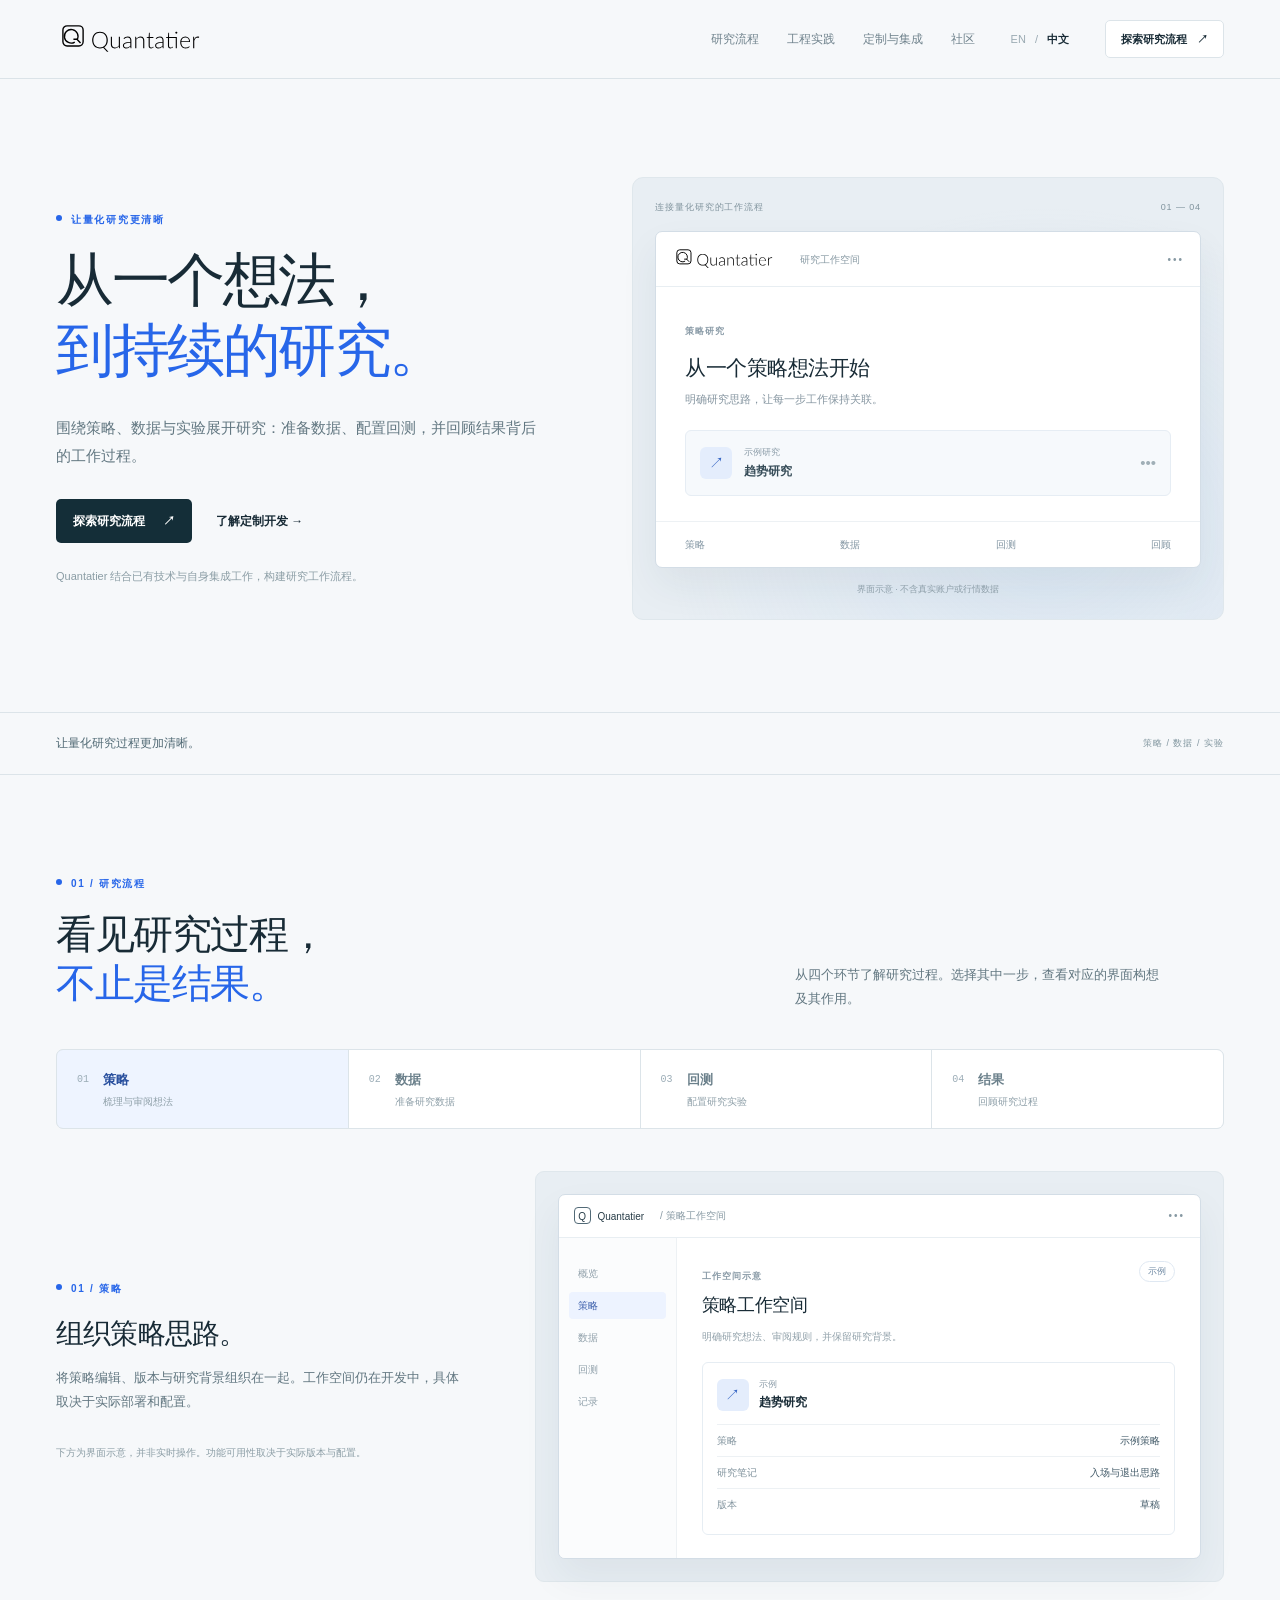
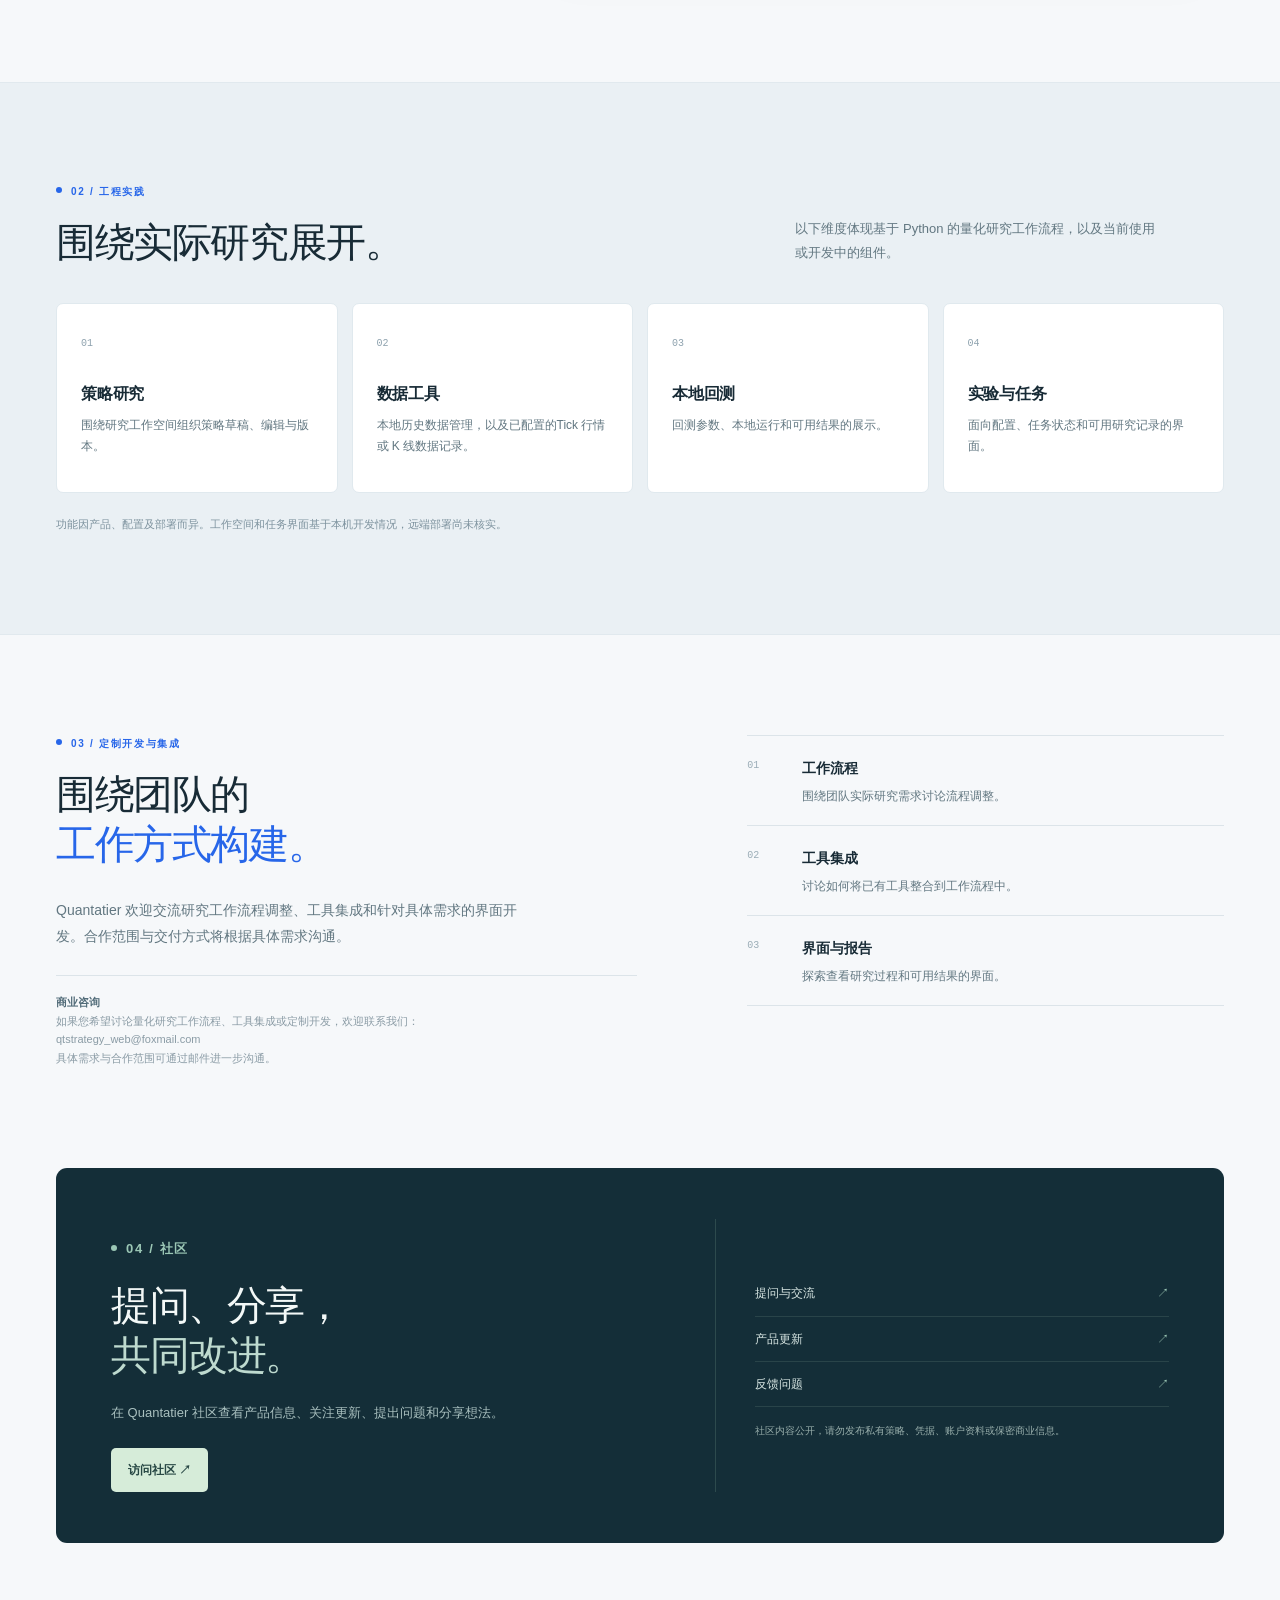
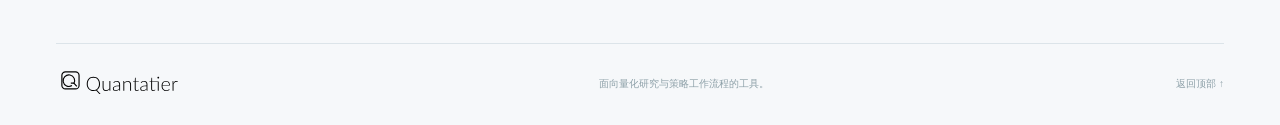
==== commit 4886c672: "Add business contact to Chinese showcase" ====
--- a/index_ZH.html
+++ b/index_ZH.html
@@ -6,6 +6,6 @@
 <div class="strip"><div class="shell strip-inner"><p>让量化研究过程更加清晰。</p><span>策略  /  数据  /  实验</span></div></div>
 <section class="shell section" id="workflow"><div class="section-heading"><div><p class="eyebrow">01 / 研究流程</p><h2>看见研究过程，<br><em>不止是结果。</em></h2></div><p>从四个环节了解研究过程。选择其中一步，查看对应的界面构想及其作用。</p></div><div class="workflow-tabs" role="tablist" aria-label="研究流程"><button type="button" role="tab" id="tab-0" aria-controls="panel-0" aria-selected="true" tabindex="0"><span class="step-no">01</span><span><strong>策略</strong><small>梳理与审阅想法</small></span></button><button type="button" role="tab" id="tab-1" aria-controls="panel-1" aria-selected="false" tabindex="-1"><span class="step-no">02</span><span><strong>数据</strong><small>准备研究数据</small></span></button><button type="button" role="tab" id="tab-2" aria-controls="panel-2" aria-selected="false" tabindex="-1"><span class="step-no">03</span><span><strong>回测</strong><small>配置研究实验</small></span></button><button type="button" role="tab" id="tab-3" aria-controls="panel-3" aria-selected="false" tabindex="-1"><span class="step-no">04</span><span><strong>结果</strong><small>回顾研究过程</small></span></button></div><div class="panels"><section class="workflow-panel" id="panel-0" role="tabpanel" tabindex="0" aria-labelledby="tab-0"><div class="panel-copy"><p class="eyebrow">01 / 策略</p><h3>组织策略思路。</h3><p>将策略编辑、版本与研究背景组织在一起。工作空间仍在开发中，具体取决于实际部署和配置。</p><p class="fineprint">下方为界面示意，并非实时操作。功能可用性取决于实际版本与配置。</p></div><div class="panel-demo"><div class="demo-window"><div class="window-top"><span class="window-brand"><span class="qmark">Q</span> Quantatier</span><span class="window-path">/ 策略工作空间</span><span class="window-dots">•••</span></div><div class="window-body"><aside class="window-side"><span class="">概览</span><span class="active">策略</span><span class="">数据</span><span class="">回测</span><span class="">记录</span></aside><div class="window-main"><div class="window-head"><div><span class="micro">工作空间示意</span><h4>策略工作空间</h4></div><span class="window-pill">示例</span></div><p class="mock-intro">明确研究想法、审阅规则，并保留研究背景。</p><div class="strategy-sheet"><div class="sheet-title"><span class="sheet-icon">↗</span><div><small>示例</small><strong>趋势研究</strong></div></div><div class="mock-row"><span>策略</span><strong>示例策略</strong></div><div class="mock-row"><span>研究笔记</span><strong>入场与退出思路</strong></div><div class="mock-row"><span>版本</span><strong>草稿</strong></div></div></div></div></div></div></section><section class="workflow-panel" id="panel-1" role="tabpanel" tabindex="0" aria-labelledby="tab-1" hidden><div class="panel-copy"><p class="eyebrow">02 / 数据</p><h3>准备研究数据。</h3><p>管理支持的本地历史数据，并记录已配置的行情数据。实际可用性取决于数据源及配置。</p><p class="fineprint">下方为界面示意，并非实时操作。功能可用性取决于实际版本与配置。</p></div><div class="panel-demo"><div class="demo-window"><div class="window-top"><span class="window-brand"><span class="qmark">Q</span> Quantatier</span><span class="window-path">/ 历史数据</span><span class="window-dots">•••</span></div><div class="window-body"><aside class="window-side"><span class="">概览</span><span class="">策略</span><span class="active">数据</span><span class="">回测</span><span class="">记录</span></aside><div class="window-main"><div class="window-head"><div><span class="micro">数据界面示意</span><h4>历史数据</h4></div><span class="window-pill">历史数据</span></div><p class="mock-intro">浏览和准备当前环境中可用的数据。</p><div class="table-preview"><div class="table-line table-heading"><span>数据集</span><span>周期</span><span>可用性</span></div><div class="table-line"><strong>示例品种</strong><span>日线</span><span>取决于配置</span></div></div><p class="mock-actions">导入  ·  查看  ·  导出</p></div></div></div></div></section><section class="workflow-panel" id="panel-2" role="tabpanel" tabindex="0" aria-labelledby="tab-2" hidden><div class="panel-copy"><p class="eyebrow">03 / 回测</p><h3>配置回测实验。</h3><p>选择策略并设置支持的回测输入，包括合约、时间范围及交易成本。</p><p class="fineprint">下方为界面示意，并非实时操作。功能可用性取决于实际版本与配置。</p></div><div class="panel-demo"><div class="demo-window"><div class="window-top"><span class="window-brand"><span class="qmark">Q</span> Quantatier</span><span class="window-path">/ 本地回测</span><span class="window-dots">•••</span></div><div class="window-body"><aside class="window-side"><span class="">概览</span><span class="">策略</span><span class="">数据</span><span class="active">回测</span><span class="">记录</span></aside><div class="window-main"><div class="window-head"><div><span class="micro">配置界面示意</span><h4>本地回测</h4></div><span class="window-pill">本地</span></div><p class="mock-intro">为一次示例研究设置参数。</p><div class="fields"><div><small>策略</small><span>示例策略</span></div><div><small>品种</small><span>支持的品种</span></div><div><small>时间范围</small><span>选择开始与结束时间</span></div><div><small>交易成本</small><span>手续费 / 滑点</span></div></div><p class="mock-actions">以上配置仅为示意</p></div></div></div></div></section><section class="workflow-panel" id="panel-3" role="tabpanel" tabindex="0" aria-labelledby="tab-3" hidden><div class="panel-copy"><p class="eyebrow">04 / 结果</p><h3>回顾可用结果。</h3><p>查看可用的统计、成交、图表与日志。任务和研究记录界面仍在开发中。</p><p class="fineprint">下方为界面示意，并非实时操作。功能可用性取决于实际版本与配置。</p></div><div class="panel-demo"><div class="demo-window"><div class="window-top"><span class="window-brand"><span class="qmark">Q</span> Quantatier</span><span class="window-path">/ 研究记录</span><span class="window-dots">•••</span></div><div class="window-body"><aside class="window-side"><span class="">概览</span><span class="">策略</span><span class="">数据</span><span class="">回测</span><span class="active">记录</span></aside><div class="window-main"><div class="window-head"><div><span class="micro">结果界面示意</span><h4>研究记录</h4></div><span class="window-pill">示例</span></div><p class="mock-intro">保留实验配置，并在结果可用时进行查看。</p><div class="results-layout"><div class="results-fields"><div class="mock-row"><span>实验</span><strong>示例运行</strong></div><div class="mock-row"><span>策略版本</span><strong>研究草稿</strong></div><div class="mock-row"><span>结果</span><strong>结果返回时可查看</strong></div></div><div class="mini-chart" aria-label="示意图表，不代表真实业绩。"><svg viewBox="0 0 280 100" preserveAspectRatio="none" aria-hidden="true"><path d="M0 25H280M0 50H280M0 75H280" stroke="#e7edf4"/><path d="M0 72 C32 61 47 65 72 57 S105 65 132 54 S170 51 195 42 S230 49 280 30" fill="none" stroke="#3465d7" stroke-width="2"/></svg><small>示意图表，不代表真实业绩。</small></div></div><p class="mock-actions">统计  ·  成交  ·  图表  ·  日志</p></div></div></div></div></section></div></section>
 <section class="engineering" id="engineering"><div class="shell section"><div class="section-heading"><div><p class="eyebrow">02 / 工程实践</p><h2>围绕实际研究展开。</h2></div><p>以下维度体现基于 Python 的量化研究工作流程，以及当前使用或开发中的组件。</p></div><div class="engineering-cards"><article><span class="card-index">01</span><h3>策略研究</h3><p>围绕研究工作空间组织策略草稿、编辑与版本。</p></article><article><span class="card-index">02</span><h3>数据工具</h3><p>本地历史数据管理，以及已配置的Tick 行情或 K 线数据记录。</p></article><article><span class="card-index">03</span><h3>本地回测</h3><p>回测参数、本地运行和可用结果的展示。</p></article><article><span class="card-index">04</span><h3>实验与任务</h3><p>面向配置、任务状态和可用研究记录的界面。</p></article></div><p class="section-note">功能因产品、配置及部署而异。工作空间和任务界面基于本机开发情况，远端部署尚未核实。</p></div></section>
-<section class="shell section custom" id="custom"><div class="custom-intro"><p class="eyebrow">03 / 定制开发与集成</p><h2>围绕团队的<br><em>工作方式构建。</em></h2><p>Quantatier 欢迎交流研究工作流程调整、工具集成和针对具体需求的界面开发。合作范围与交付方式将根据具体需求沟通。</p><div class="contact-note"><strong>商业咨询</strong><span>联系方式将在确定后提供。</span></div></div><div class="custom-list"><div><span>01</span><div><strong>工作流程</strong><p>围绕团队实际研究需求讨论流程调整。</p></div></div><div><span>02</span><div><strong>工具集成</strong><p>讨论如何将已有工具整合到工作流程中。</p></div></div><div><span>03</span><div><strong>界面与报告</strong><p>探索查看研究过程和可用结果的界面。</p></div></div></div></section>
+<section class="shell section custom" id="custom"><div class="custom-intro"><p class="eyebrow">03 / 定制开发与集成</p><h2>围绕团队的<br><em>工作方式构建。</em></h2><p>Quantatier 欢迎交流研究工作流程调整、工具集成和针对具体需求的界面开发。合作范围与交付方式将根据具体需求沟通。</p><div class="contact-note"><strong>商业咨询</strong><span>如果您希望讨论量化研究工作流程、工具集成或定制开发，欢迎联系我们：<br><a href="mailto:qtstrategy_web@foxmail.com">qtstrategy_web@foxmail.com</a><br>具体需求与合作范围可通过邮件进一步沟通。</span></div></div><div class="custom-list"><div><span>01</span><div><strong>工作流程</strong><p>围绕团队实际研究需求讨论流程调整。</p></div></div><div><span>02</span><div><strong>工具集成</strong><p>讨论如何将已有工具整合到工作流程中。</p></div></div><div><span>03</span><div><strong>界面与报告</strong><p>探索查看研究过程和可用结果的界面。</p></div></div></div></section>
 <section class="shell section community" id="community"><div class="community-box"><div><p class="eyebrow">04 / 社区</p><h2>提问、分享，<br><em>共同改进。</em></h2><p>在 Quantatier 社区查看产品信息、关注更新、提出问题和分享想法。</p><a href="https://github.com/quantatier-apps/community" class="button pale">访问社区 ↗</a></div><div class="community-links"><a href="https://github.com/quantatier-apps/community/discussions">提问与交流<span>↗</span></a><a href="https://github.com/quantatier-apps/community/discussions/categories/announcements">产品更新<span>↗</span></a><a href="https://github.com/quantatier-apps/community/issues">反馈问题<span>↗</span></a><small>社区内容公开，请勿发布私有策略、凭据、账户资料或保密商业信息。</small></div></div></section></main>
-<footer class="shell footer"><a href="#main"><img src="assets/quantatier.svg" alt="Quantatier"></a><p>面向量化研究与策略工作流程的工具。</p><a href="#main">返回顶部 ↑</a></footer></body></html>+<footer class="shell footer"><a href="#main"><img src="assets/quantatier.svg" alt="Quantatier"></a><p>面向量化研究与策略工作流程的工具。</p><a href="#main">返回顶部 ↑</a></footer></body></html>
--- a/style.css
+++ b/style.css
@@ -4,3 +4,31 @@
 @media(max-width:370px){.window-body{grid-template-columns:1fr}.window-side{display:none}.engineering-cards{grid-template-columns:1fr}.engineering-cards article{min-height:auto}}
 .workflow-tabs button:focus-visible{outline-offset:-4px;position:relative;z-index:1}
 .workflow-panel:focus-visible{outline:3px solid var(--blue);outline-offset:4px}
+
+/* Mobile reading and touch targets. */
+@media(max-width:680px){
+  html{scroll-padding-top:180px}
+  .main-nav{gap:0 8px;font-size:12px;color:#526a78}
+  .main-nav a,.language a{display:inline-flex;align-items:center;min-height:44px}
+  .language{align-items:center;font-size:12px;color:#526a78}
+  .language a{min-width:28px;justify-content:center}
+  .workflow-tabs small,.step-no{font-size:11px;color:#526a78}
+  .panel-copy .fineprint{font-size:12px!important;color:#526a78!important}
+  .visual-label,.visual-caption,.hero-footnote,.hero-window-top,
+  .hero-window-inner>p,.study-card small,.sheet-title small,.hero-path,
+  .window-top,.window-brand,.window-side span,.window-pill,.micro,
+  .mock-intro,.mock-row,.mock-row strong,.table-line,.table-heading,
+  .mock-actions,.fields small,.fields span,.mini-chart small{
+    font-size:11px;color:#526a78
+  }
+  .community-links small{font-size:12px;color:#c4d4d0}
+  .hero-window-top,.window-top{gap:8px}
+  .hero-window-top img{width:105px}
+  .window-path,.table-line span,.table-line strong,.fields div,.fields span,
+  .mock-row span,.mock-row strong{min-width:0;overflow-wrap:anywhere}
+}
+@media(max-width:400px){
+  .window-body{grid-template-columns:1fr}
+  .window-side{display:none}
+}
+@media(max-width:370px){.fields{grid-template-columns:1fr}}
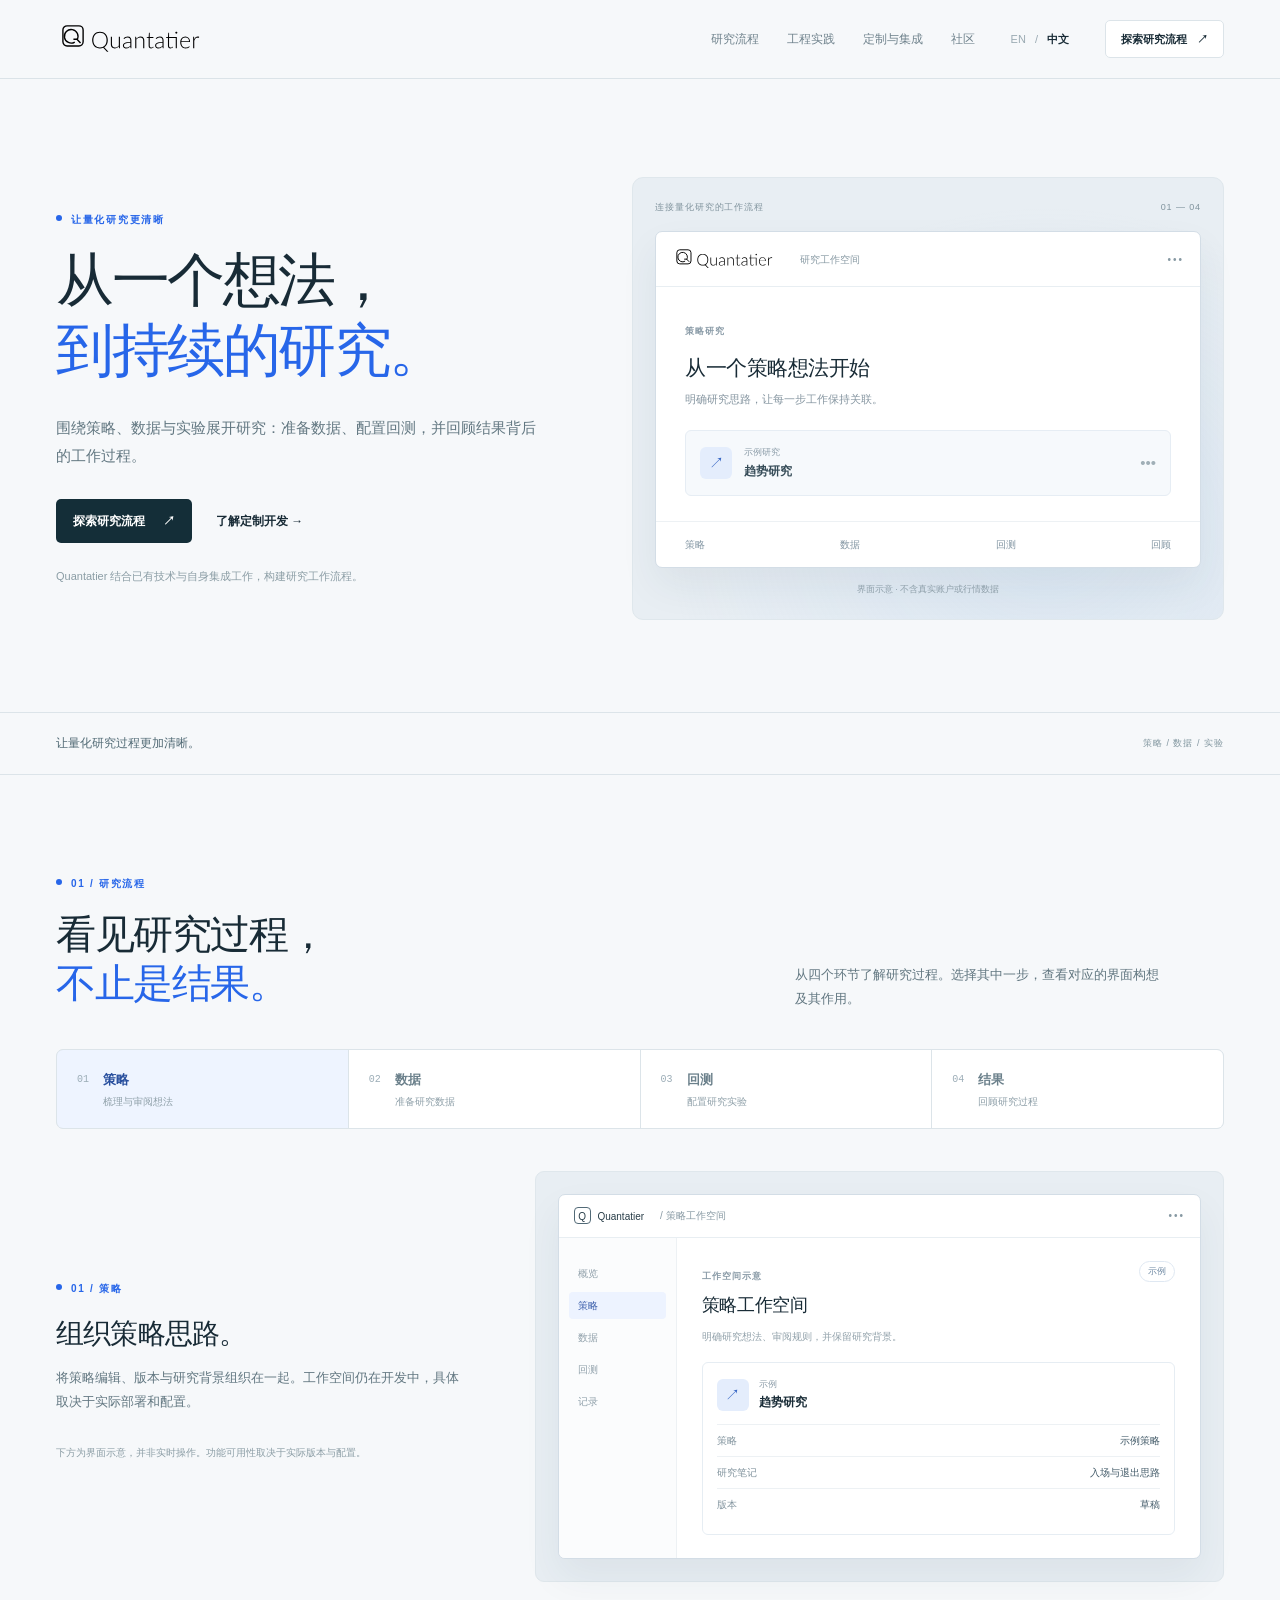
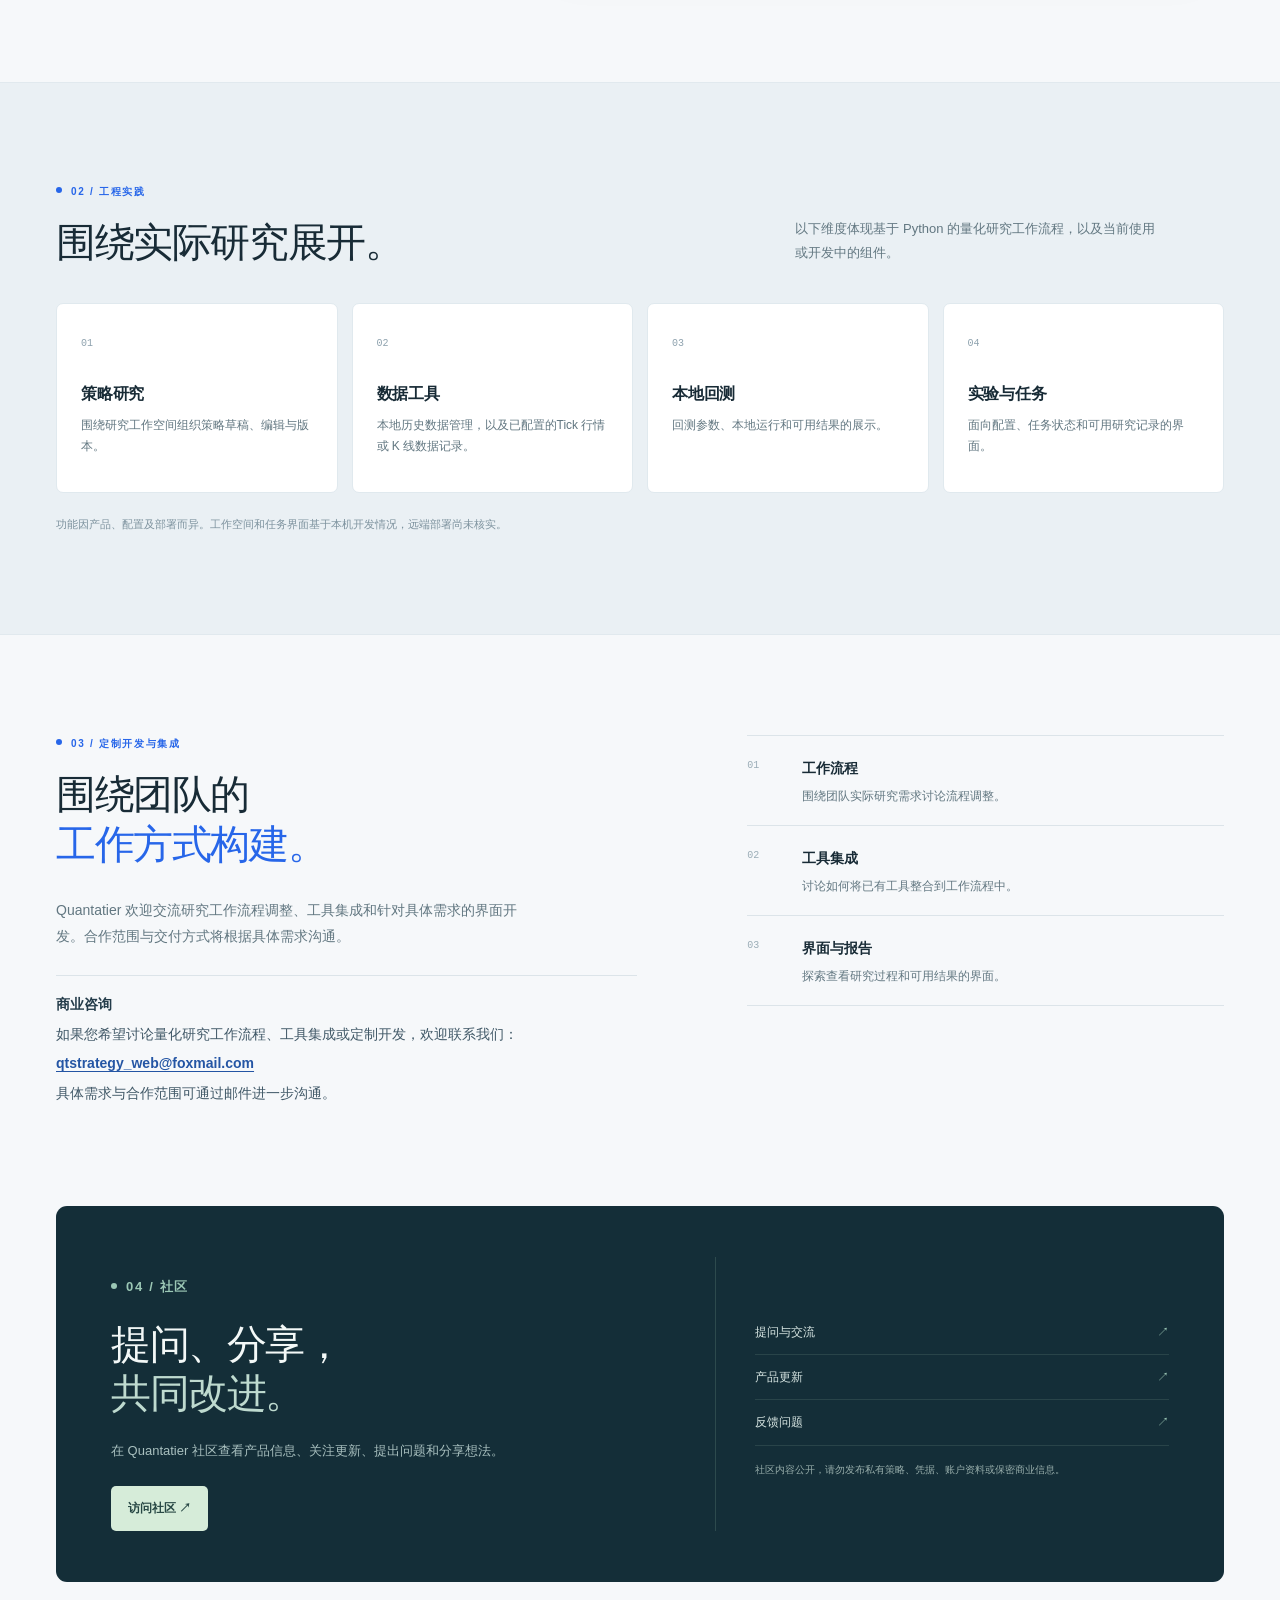
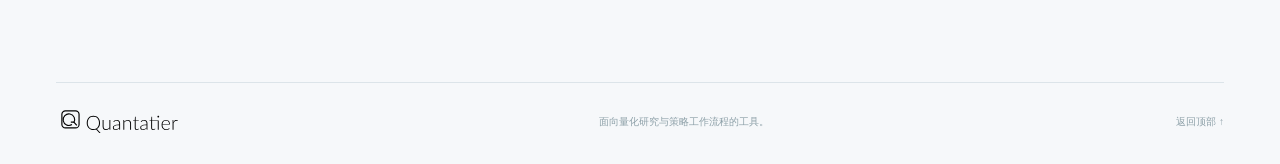
==== commit 165e7cce: "style: separate Chinese business email" ====
--- a/index_ZH.html
+++ b/index_ZH.html
@@ -6,6 +6,6 @@
 <div class="strip"><div class="shell strip-inner"><p>让量化研究过程更加清晰。</p><span>策略  /  数据  /  实验</span></div></div>
 <section class="shell section" id="workflow"><div class="section-heading"><div><p class="eyebrow">01 / 研究流程</p><h2>看见研究过程，<br><em>不止是结果。</em></h2></div><p>从四个环节了解研究过程。选择其中一步，查看对应的界面构想及其作用。</p></div><div class="workflow-tabs" role="tablist" aria-label="研究流程"><button type="button" role="tab" id="tab-0" aria-controls="panel-0" aria-selected="true" tabindex="0"><span class="step-no">01</span><span><strong>策略</strong><small>梳理与审阅想法</small></span></button><button type="button" role="tab" id="tab-1" aria-controls="panel-1" aria-selected="false" tabindex="-1"><span class="step-no">02</span><span><strong>数据</strong><small>准备研究数据</small></span></button><button type="button" role="tab" id="tab-2" aria-controls="panel-2" aria-selected="false" tabindex="-1"><span class="step-no">03</span><span><strong>回测</strong><small>配置研究实验</small></span></button><button type="button" role="tab" id="tab-3" aria-controls="panel-3" aria-selected="false" tabindex="-1"><span class="step-no">04</span><span><strong>结果</strong><small>回顾研究过程</small></span></button></div><div class="panels"><section class="workflow-panel" id="panel-0" role="tabpanel" tabindex="0" aria-labelledby="tab-0"><div class="panel-copy"><p class="eyebrow">01 / 策略</p><h3>组织策略思路。</h3><p>将策略编辑、版本与研究背景组织在一起。工作空间仍在开发中，具体取决于实际部署和配置。</p><p class="fineprint">下方为界面示意，并非实时操作。功能可用性取决于实际版本与配置。</p></div><div class="panel-demo"><div class="demo-window"><div class="window-top"><span class="window-brand"><span class="qmark">Q</span> Quantatier</span><span class="window-path">/ 策略工作空间</span><span class="window-dots">•••</span></div><div class="window-body"><aside class="window-side"><span class="">概览</span><span class="active">策略</span><span class="">数据</span><span class="">回测</span><span class="">记录</span></aside><div class="window-main"><div class="window-head"><div><span class="micro">工作空间示意</span><h4>策略工作空间</h4></div><span class="window-pill">示例</span></div><p class="mock-intro">明确研究想法、审阅规则，并保留研究背景。</p><div class="strategy-sheet"><div class="sheet-title"><span class="sheet-icon">↗</span><div><small>示例</small><strong>趋势研究</strong></div></div><div class="mock-row"><span>策略</span><strong>示例策略</strong></div><div class="mock-row"><span>研究笔记</span><strong>入场与退出思路</strong></div><div class="mock-row"><span>版本</span><strong>草稿</strong></div></div></div></div></div></div></section><section class="workflow-panel" id="panel-1" role="tabpanel" tabindex="0" aria-labelledby="tab-1" hidden><div class="panel-copy"><p class="eyebrow">02 / 数据</p><h3>准备研究数据。</h3><p>管理支持的本地历史数据，并记录已配置的行情数据。实际可用性取决于数据源及配置。</p><p class="fineprint">下方为界面示意，并非实时操作。功能可用性取决于实际版本与配置。</p></div><div class="panel-demo"><div class="demo-window"><div class="window-top"><span class="window-brand"><span class="qmark">Q</span> Quantatier</span><span class="window-path">/ 历史数据</span><span class="window-dots">•••</span></div><div class="window-body"><aside class="window-side"><span class="">概览</span><span class="">策略</span><span class="active">数据</span><span class="">回测</span><span class="">记录</span></aside><div class="window-main"><div class="window-head"><div><span class="micro">数据界面示意</span><h4>历史数据</h4></div><span class="window-pill">历史数据</span></div><p class="mock-intro">浏览和准备当前环境中可用的数据。</p><div class="table-preview"><div class="table-line table-heading"><span>数据集</span><span>周期</span><span>可用性</span></div><div class="table-line"><strong>示例品种</strong><span>日线</span><span>取决于配置</span></div></div><p class="mock-actions">导入  ·  查看  ·  导出</p></div></div></div></div></section><section class="workflow-panel" id="panel-2" role="tabpanel" tabindex="0" aria-labelledby="tab-2" hidden><div class="panel-copy"><p class="eyebrow">03 / 回测</p><h3>配置回测实验。</h3><p>选择策略并设置支持的回测输入，包括合约、时间范围及交易成本。</p><p class="fineprint">下方为界面示意，并非实时操作。功能可用性取决于实际版本与配置。</p></div><div class="panel-demo"><div class="demo-window"><div class="window-top"><span class="window-brand"><span class="qmark">Q</span> Quantatier</span><span class="window-path">/ 本地回测</span><span class="window-dots">•••</span></div><div class="window-body"><aside class="window-side"><span class="">概览</span><span class="">策略</span><span class="">数据</span><span class="active">回测</span><span class="">记录</span></aside><div class="window-main"><div class="window-head"><div><span class="micro">配置界面示意</span><h4>本地回测</h4></div><span class="window-pill">本地</span></div><p class="mock-intro">为一次示例研究设置参数。</p><div class="fields"><div><small>策略</small><span>示例策略</span></div><div><small>品种</small><span>支持的品种</span></div><div><small>时间范围</small><span>选择开始与结束时间</span></div><div><small>交易成本</small><span>手续费 / 滑点</span></div></div><p class="mock-actions">以上配置仅为示意</p></div></div></div></div></section><section class="workflow-panel" id="panel-3" role="tabpanel" tabindex="0" aria-labelledby="tab-3" hidden><div class="panel-copy"><p class="eyebrow">04 / 结果</p><h3>回顾可用结果。</h3><p>查看可用的统计、成交、图表与日志。任务和研究记录界面仍在开发中。</p><p class="fineprint">下方为界面示意，并非实时操作。功能可用性取决于实际版本与配置。</p></div><div class="panel-demo"><div class="demo-window"><div class="window-top"><span class="window-brand"><span class="qmark">Q</span> Quantatier</span><span class="window-path">/ 研究记录</span><span class="window-dots">•••</span></div><div class="window-body"><aside class="window-side"><span class="">概览</span><span class="">策略</span><span class="">数据</span><span class="">回测</span><span class="active">记录</span></aside><div class="window-main"><div class="window-head"><div><span class="micro">结果界面示意</span><h4>研究记录</h4></div><span class="window-pill">示例</span></div><p class="mock-intro">保留实验配置，并在结果可用时进行查看。</p><div class="results-layout"><div class="results-fields"><div class="mock-row"><span>实验</span><strong>示例运行</strong></div><div class="mock-row"><span>策略版本</span><strong>研究草稿</strong></div><div class="mock-row"><span>结果</span><strong>结果返回时可查看</strong></div></div><div class="mini-chart" aria-label="示意图表，不代表真实业绩。"><svg viewBox="0 0 280 100" preserveAspectRatio="none" aria-hidden="true"><path d="M0 25H280M0 50H280M0 75H280" stroke="#e7edf4"/><path d="M0 72 C32 61 47 65 72 57 S105 65 132 54 S170 51 195 42 S230 49 280 30" fill="none" stroke="#3465d7" stroke-width="2"/></svg><small>示意图表，不代表真实业绩。</small></div></div><p class="mock-actions">统计  ·  成交  ·  图表  ·  日志</p></div></div></div></div></section></div></section>
 <section class="engineering" id="engineering"><div class="shell section"><div class="section-heading"><div><p class="eyebrow">02 / 工程实践</p><h2>围绕实际研究展开。</h2></div><p>以下维度体现基于 Python 的量化研究工作流程，以及当前使用或开发中的组件。</p></div><div class="engineering-cards"><article><span class="card-index">01</span><h3>策略研究</h3><p>围绕研究工作空间组织策略草稿、编辑与版本。</p></article><article><span class="card-index">02</span><h3>数据工具</h3><p>本地历史数据管理，以及已配置的Tick 行情或 K 线数据记录。</p></article><article><span class="card-index">03</span><h3>本地回测</h3><p>回测参数、本地运行和可用结果的展示。</p></article><article><span class="card-index">04</span><h3>实验与任务</h3><p>面向配置、任务状态和可用研究记录的界面。</p></article></div><p class="section-note">功能因产品、配置及部署而异。工作空间和任务界面基于本机开发情况，远端部署尚未核实。</p></div></section>
-<section class="shell section custom" id="custom"><div class="custom-intro"><p class="eyebrow">03 / 定制开发与集成</p><h2>围绕团队的<br><em>工作方式构建。</em></h2><p>Quantatier 欢迎交流研究工作流程调整、工具集成和针对具体需求的界面开发。合作范围与交付方式将根据具体需求沟通。</p><div class="contact-note"><strong>商业咨询</strong><span>如果您希望讨论量化研究工作流程、工具集成或定制开发，欢迎联系我们：<br><a href="mailto:qtstrategy_web@foxmail.com">qtstrategy_web@foxmail.com</a><br>具体需求与合作范围可通过邮件进一步沟通。</span></div></div><div class="custom-list"><div><span>01</span><div><strong>工作流程</strong><p>围绕团队实际研究需求讨论流程调整。</p></div></div><div><span>02</span><div><strong>工具集成</strong><p>讨论如何将已有工具整合到工作流程中。</p></div></div><div><span>03</span><div><strong>界面与报告</strong><p>探索查看研究过程和可用结果的界面。</p></div></div></div></section>
+<section class="shell section custom" id="custom"><div class="custom-intro"><p class="eyebrow">03 / 定制开发与集成</p><h2>围绕团队的<br><em>工作方式构建。</em></h2><p>Quantatier 欢迎交流研究工作流程调整、工具集成和针对具体需求的界面开发。合作范围与交付方式将根据具体需求沟通。</p><div class="contact-note"><strong>商业咨询</strong><span>如果您希望讨论量化研究工作流程、工具集成或定制开发，欢迎联系我们：</span><a href="mailto:qtstrategy_web@foxmail.com">qtstrategy_web@foxmail.com</a><span>具体需求与合作范围可通过邮件进一步沟通。</span></div></div><div class="custom-list"><div><span>01</span><div><strong>工作流程</strong><p>围绕团队实际研究需求讨论流程调整。</p></div></div><div><span>02</span><div><strong>工具集成</strong><p>讨论如何将已有工具整合到工作流程中。</p></div></div><div><span>03</span><div><strong>界面与报告</strong><p>探索查看研究过程和可用结果的界面。</p></div></div></div></section>
 <section class="shell section community" id="community"><div class="community-box"><div><p class="eyebrow">04 / 社区</p><h2>提问、分享，<br><em>共同改进。</em></h2><p>在 Quantatier 社区查看产品信息、关注更新、提出问题和分享想法。</p><a href="https://github.com/quantatier-apps/community" class="button pale">访问社区 ↗</a></div><div class="community-links"><a href="https://github.com/quantatier-apps/community/discussions">提问与交流<span>↗</span></a><a href="https://github.com/quantatier-apps/community/discussions/categories/announcements">产品更新<span>↗</span></a><a href="https://github.com/quantatier-apps/community/issues">反馈问题<span>↗</span></a><small>社区内容公开，请勿发布私有策略、凭据、账户资料或保密商业信息。</small></div></div></section></main>
 <footer class="shell footer"><a href="#main"><img src="assets/quantatier.svg" alt="Quantatier"></a><p>面向量化研究与策略工作流程的工具。</p><a href="#main">返回顶部 ↑</a></footer></body></html>
--- a/style.css
+++ b/style.css
@@ -1,4 +1,4 @@
-:root{color-scheme:light;--paper:#f6f8fa;--ink:#182b36;--muted:#627781;--line:#dce4e9;--blue:#2766e9;--deep:#142e38;--panel:#e8eef3}*{box-sizing:border-box}html{scroll-behavior:smooth;scroll-padding-top:110px}body{margin:0;background:var(--paper);color:var(--ink);font:15px/1.7 -apple-system,BlinkMacSystemFont,"Segoe UI",sans-serif;-webkit-font-smoothing:antialiased}a{color:inherit;text-decoration:none}a:focus-visible,button:focus-visible{outline:3px solid var(--blue);outline-offset:4px}button{font:inherit}h1,h2,h3,h4,p{margin-top:0}.shell{width:min(calc(100% - 112px),1230px);margin:auto}.skip{position:absolute;top:-100px;left:12px;background:white;padding:10px;z-index:100}.skip:focus{top:10px}.site-header{position:sticky;top:0;z-index:20;background:#f6f8faf2;backdrop-filter:blur(15px);border-bottom:1px solid #dbe3e8}.header{min-height:78px;display:flex;align-items:center;gap:36px}.brand{flex-shrink:0}.brand img{display:block;width:160px}.main-nav{display:flex;gap:28px;margin-left:auto;color:#70838d;font-size:12px}.main-nav a:hover,.text-link:hover{color:var(--blue)}.language{display:flex;gap:9px;color:#9aaab2;font-size:11px}.language [aria-current=page]{color:var(--ink);font-weight:700}.nav-cta{border:1px solid var(--line);padding:9px 15px;border-radius:5px;background:white;font-size:11px;font-weight:600;white-space:nowrap}.nav-cta span{margin-left:7px}.eyebrow{font-size:10px;letter-spacing:1.7px;text-transform:uppercase;font-weight:700;color:var(--blue);margin:0 0 20px}.eyebrow:before{content:"";display:inline-block;width:6px;height:6px;border-radius:50%;background:var(--blue);margin-right:9px;vertical-align:2px}.hero{display:grid;grid-template-columns:.92fr 1.08fr;gap:72px;align-items:center;padding-top:98px;padding-bottom:92px}.hero h1,.section-heading h2,.custom h2,.community h2{font-size:clamp(42px,4.5vw,62px);line-height:1.12;letter-spacing:-2.5px;font-weight:550;margin:0 0 24px}.hero h1 em,.section-heading h2 em,.custom h2 em,.community h2 em{color:var(--blue);font:400 1em Georgia,serif}.hero-lead{color:var(--muted);font-size:15px;line-height:1.9;max-width:480px;margin-bottom:28px}.hero-actions{display:flex;gap:24px;align-items:center;flex-wrap:wrap}.button{display:inline-flex;align-items:center;justify-content:center;gap:18px;padding:12px 17px;border-radius:5px;font-size:12px;font-weight:600}.primary{background:var(--deep);color:white}.primary:hover{background:#234a59}.text-link{font-size:12px;font-weight:600}.hero-footnote{font-size:11px;color:#8b9da5;margin:24px 0 0}.hero-visual{background:radial-gradient(ellipse at 70% 80%,#b4d0ef44,transparent 65%),var(--panel);padding:22px;border:1px solid #dfe7ec;border-radius:11px}.visual-label{display:flex;justify-content:space-between;color:#81949e;font-size:9px;letter-spacing:.9px;margin-bottom:16px;gap:10px}.hero-window,.demo-window{background:white;border:1px solid #d3dde6;border-radius:7px;overflow:hidden;box-shadow:0 18px 38px #203a5110}.hero-window-top,.window-top{display:flex;align-items:center;gap:16px;padding:13px 16px;border-bottom:1px solid #e8eef2;color:#8799a3;font-size:10px}.hero-window-top img{width:112px}.dots,.window-dots{margin-left:auto;letter-spacing:2px}.hero-window-inner{padding:29px 29px 0}.micro{font-size:9px;letter-spacing:1px;font-weight:700;color:#8b9ca8;text-transform:uppercase}.hero-window-inner h2{font-size:21px;letter-spacing:-.5px;font-weight:550;margin:8px 0 4px}.hero-window-inner>p{font-size:11px;color:#8595a0;margin-bottom:22px}.study-card{display:flex;align-items:center;gap:12px;background:#f6f9fc;border:1px solid #e6edf4;border-radius:6px;padding:14px;color:#354b57}.study-icon,.sheet-icon{width:32px;height:32px;background:#e4edfc;color:#3868c5;display:grid;place-items:center;border-radius:6px}.study-card div:nth-child(2),.sheet-title div{display:flex;flex-direction:column}.study-card small,.sheet-title small{font-size:9px;color:#8b9ca8}.study-card strong,.sheet-title strong{font-size:12px;font-weight:600}.study-card>span{margin-left:auto;color:#a0afb7}.hero-path{display:flex;justify-content:space-between;gap:8px;margin:25px -29px 0;padding:14px 29px;border-top:1px solid #edf1f4;color:#8396a3;font-size:10px}.visual-caption{text-align:center;font-size:9px;color:#8e9fa9;margin:14px 0 0}.strip{border-top:1px solid var(--line);border-bottom:1px solid var(--line)}.strip-inner{display:flex;justify-content:space-between;gap:20px;align-items:center;padding-top:20px;padding-bottom:20px}.strip p{margin:0;font-size:12px;color:#506974}.strip span{font-size:9px;color:#81969f;letter-spacing:1px;white-space:nowrap}.section{padding:100px 0}.section-heading{display:grid;grid-template-columns:1fr .65fr;gap:80px;align-items:end;margin-bottom:38px}.section-heading h2,.custom h2,.community h2{font-size:40px;letter-spacing:-1.4px;margin:0}.section-heading>p{color:var(--muted);font-size:13px;max-width:365px;margin:0;line-height:1.85}.workflow-tabs{display:grid;grid-template-columns:repeat(4,1fr);gap:1px;border:1px solid var(--line);background:var(--line);border-radius:7px;overflow:hidden}.workflow-tabs button{display:flex;align-items:flex-start;text-align:left;gap:14px;border:0;padding:19px 20px;background:#fff;color:#6b808b;cursor:pointer}.workflow-tabs button[aria-selected=true]{background:#eef4ff;color:#284f9e}.workflow-tabs button:hover{background:#f2f6fc}.workflow-tabs button span:last-child{display:flex;flex-direction:column}.workflow-tabs strong{font-size:13px;font-weight:600}.workflow-tabs small{font-size:10px;color:#8fa0a9;line-height:1.4;margin-top:3px}.step-no{font:10px ui-monospace,monospace;color:#9cadb7;margin-top:5px}.workflow-panel{display:grid;grid-template-columns:.6fr 1fr;gap:65px;align-items:center;padding-top:42px}.workflow-panel[hidden]{display:none}.panel-copy h3{font-size:28px;line-height:1.2;letter-spacing:-.8px;font-weight:550;margin-bottom:15px}.panel-copy>p:not(.eyebrow){font-size:13px;line-height:1.85;color:var(--muted)}.panel-copy .fineprint{font-size:10px!important;color:#8b9da5!important;margin-top:30px}.panel-demo{padding:22px;background:#e8eef3;border:1px solid #dfe7ec;border-radius:9px}.window-top{padding:12px 15px}.window-brand{font-size:10px;color:#283d48}.qmark{display:inline-grid;place-items:center;width:17px;height:17px;border:1px solid #526a77;border-radius:4px;font-size:10px;margin-right:4px}.window-body{display:grid;grid-template-columns:118px 1fr;min-height:273px}.window-side{padding:22px 10px;border-right:1px solid #edf1f4;display:flex;flex-direction:column;gap:5px;background:#fbfcfd}.window-side span{font-size:10px;color:#91a1ab;padding:5px 9px;border-radius:4px}.window-side span.active{color:#3b5eab;background:#edf3ff}.window-main{min-width:0;padding:23px 25px}.window-head{display:flex;justify-content:space-between;gap:10px;align-items:flex-start}.window-head h4{font-size:18px;letter-spacing:-.3px;font-weight:550;margin:4px 0}.window-pill{border:1px solid #dfe8f2;color:#718ba5;border-radius:12px;padding:2px 8px;font-size:9px;white-space:nowrap}.mock-intro{font-size:10px;color:#91a1aa;line-height:1.6;margin:4px 0 17px}.strategy-sheet{border:1px solid #e6edf3;border-radius:6px;padding:14px}.sheet-title{display:flex;align-items:center;gap:10px;margin-bottom:12px}.mock-row{display:flex;justify-content:space-between;gap:16px;padding:7px 0;border-top:1px solid #edf1f4;color:#82949e;font-size:10px}.mock-row strong{color:#435b69;font-size:10px;font-weight:550;text-align:right}.table-preview{border:1px solid #e7edf3;border-radius:6px;overflow:hidden}.table-line{display:grid;grid-template-columns:1.2fr .7fr 1.2fr;gap:5px;align-items:center;padding:13px;font-size:10px;color:#718792}.table-line strong{font-weight:550;color:#415967}.table-heading{background:#f7f9fc;border-bottom:1px solid #e7edf3;font-size:9px;text-transform:uppercase;color:#9badb7}.mock-actions{color:#7690a5;font-size:10px;border-top:1px solid #edf1f4;margin:20px 0 0;padding-top:11px}.fields{display:grid;grid-template-columns:1fr 1fr;gap:12px}.fields div{display:flex;flex-direction:column;gap:5px}.fields small{font-size:9px;color:#91a1aa}.fields span{padding:8px 10px;border:1px solid #e4ebf1;border-radius:4px;font-size:10px;color:#5f7582}.results-layout{display:grid;grid-template-columns:1fr 1fr;gap:16px}.results-fields .mock-row:first-child{border:0}.mini-chart{background:#f7faff;border:1px solid #e9f0f6;border-radius:5px;padding:9px}.mini-chart svg{display:block;width:100%;height:65px}.mini-chart small{display:block;color:#9badb7;font-size:8px}.engineering{background:#eaf0f4;border-top:1px solid #e1e9ee;border-bottom:1px solid #e1e9ee}.engineering-cards{display:grid;grid-template-columns:repeat(4,1fr);gap:14px}.engineering-cards article{background:#fff;border:1px solid #e0e9ee;border-radius:7px;padding:24px;min-height:190px}.card-index{font:10px ui-monospace,monospace;color:#8ea2ae}.engineering-cards h3{font-size:16px;letter-spacing:-.2px;font-weight:600;margin:26px 0 8px}.engineering-cards p{font-size:12px;color:var(--muted);line-height:1.75;margin:0}.section-note{font-size:11px;color:#7d929e;line-height:1.7;max-width:800px;margin:22px 0 0}.custom{display:grid;grid-template-columns:1fr .82fr;gap:110px}.custom-intro>p:not(.eyebrow){font-size:14px;color:var(--muted);line-height:1.9;max-width:480px;margin:25px 0}.contact-note{display:flex;flex-direction:column;border-top:1px solid var(--line);padding-top:17px;font-size:11px;color:#8a9ba5}.contact-note strong{color:#526c79}.custom-list{border-top:1px solid var(--line)}.custom-list>div{display:grid;grid-template-columns:40px 1fr;gap:15px;padding:19px 0;border-bottom:1px solid var(--line)}.custom-list>div>span{font:10px ui-monospace,monospace;color:#9badb7;margin-top:5px}.custom-list strong{font-size:14px;font-weight:600}.custom-list p{font-size:12px;line-height:1.7;color:var(--muted);margin:5px 0 0}.community{padding-top:0}.community-box{display:grid;grid-template-columns:1fr .85fr;gap:70px;padding:51px 55px;color:#f3f8f7;background:var(--deep);border-radius:11px}.community .eyebrow{color:#9bc7b5}.community .eyebrow:before{background:#9bc7b5}.community h2 em{color:#bedacf}.community-box p{font-size:13px;color:#a9c0bf;line-height:1.9;max-width:440px;margin:18px 0 22px}.pale{background:#d6ecd9;color:#274744}.community-links{display:flex;flex-direction:column;border-left:1px solid #62817a55;padding-left:39px;justify-content:center}.community-links a{padding:12px 0;border-bottom:1px solid #62817a44;color:#d8e6e3;font-size:12px}.community-links a span{float:right;color:#9bc7b5}.community-links small{color:#97adaa;font-size:10px;line-height:1.7;margin-top:15px}.footer{display:flex;align-items:center;justify-content:space-between;gap:18px;border-top:1px solid var(--line);padding-top:22px;padding-bottom:25px;color:#8da0a8;font-size:10px}.footer img{width:136px;display:block}.footer p{margin:0}
+:root{color-scheme:light;--paper:#f6f8fa;--ink:#182b36;--muted:#627781;--line:#dce4e9;--blue:#2766e9;--deep:#142e38;--panel:#e8eef3}*{box-sizing:border-box}html{scroll-behavior:smooth;scroll-padding-top:110px}body{margin:0;background:var(--paper);color:var(--ink);font:15px/1.7 -apple-system,BlinkMacSystemFont,"Segoe UI",sans-serif;-webkit-font-smoothing:antialiased}a{color:inherit;text-decoration:none}a:focus-visible,button:focus-visible{outline:3px solid var(--blue);outline-offset:4px}button{font:inherit}h1,h2,h3,h4,p{margin-top:0}.shell{width:min(calc(100% - 112px),1230px);margin:auto}.skip{position:absolute;top:-100px;left:12px;background:white;padding:10px;z-index:100}.skip:focus{top:10px}.site-header{position:sticky;top:0;z-index:20;background:#f6f8faf2;backdrop-filter:blur(15px);border-bottom:1px solid #dbe3e8}.header{min-height:78px;display:flex;align-items:center;gap:36px}.brand{flex-shrink:0}.brand img{display:block;width:160px}.main-nav{display:flex;gap:28px;margin-left:auto;color:#70838d;font-size:12px}.main-nav a:hover,.text-link:hover{color:var(--blue)}.language{display:flex;gap:9px;color:#9aaab2;font-size:11px}.language [aria-current=page]{color:var(--ink);font-weight:700}.nav-cta{border:1px solid var(--line);padding:9px 15px;border-radius:5px;background:white;font-size:11px;font-weight:600;white-space:nowrap}.nav-cta span{margin-left:7px}.eyebrow{font-size:10px;letter-spacing:1.7px;text-transform:uppercase;font-weight:700;color:var(--blue);margin:0 0 20px}.eyebrow:before{content:"";display:inline-block;width:6px;height:6px;border-radius:50%;background:var(--blue);margin-right:9px;vertical-align:2px}.hero{display:grid;grid-template-columns:.92fr 1.08fr;gap:72px;align-items:center;padding-top:98px;padding-bottom:92px}.hero h1,.section-heading h2,.custom h2,.community h2{font-size:clamp(42px,4.5vw,62px);line-height:1.12;letter-spacing:-2.5px;font-weight:550;margin:0 0 24px}.hero h1 em,.section-heading h2 em,.custom h2 em,.community h2 em{color:var(--blue);font:400 1em Georgia,serif}.hero-lead{color:var(--muted);font-size:15px;line-height:1.9;max-width:480px;margin-bottom:28px}.hero-actions{display:flex;gap:24px;align-items:center;flex-wrap:wrap}.button{display:inline-flex;align-items:center;justify-content:center;gap:18px;padding:12px 17px;border-radius:5px;font-size:12px;font-weight:600}.primary{background:var(--deep);color:white}.primary:hover{background:#234a59}.text-link{font-size:12px;font-weight:600}.hero-footnote{font-size:11px;color:#8b9da5;margin:24px 0 0}.hero-visual{background:radial-gradient(ellipse at 70% 80%,#b4d0ef44,transparent 65%),var(--panel);padding:22px;border:1px solid #dfe7ec;border-radius:11px}.visual-label{display:flex;justify-content:space-between;color:#81949e;font-size:9px;letter-spacing:.9px;margin-bottom:16px;gap:10px}.hero-window,.demo-window{background:white;border:1px solid #d3dde6;border-radius:7px;overflow:hidden;box-shadow:0 18px 38px #203a5110}.hero-window-top,.window-top{display:flex;align-items:center;gap:16px;padding:13px 16px;border-bottom:1px solid #e8eef2;color:#8799a3;font-size:10px}.hero-window-top img{width:112px}.dots,.window-dots{margin-left:auto;letter-spacing:2px}.hero-window-inner{padding:29px 29px 0}.micro{font-size:9px;letter-spacing:1px;font-weight:700;color:#8b9ca8;text-transform:uppercase}.hero-window-inner h2{font-size:21px;letter-spacing:-.5px;font-weight:550;margin:8px 0 4px}.hero-window-inner>p{font-size:11px;color:#8595a0;margin-bottom:22px}.study-card{display:flex;align-items:center;gap:12px;background:#f6f9fc;border:1px solid #e6edf4;border-radius:6px;padding:14px;color:#354b57}.study-icon,.sheet-icon{width:32px;height:32px;background:#e4edfc;color:#3868c5;display:grid;place-items:center;border-radius:6px}.study-card div:nth-child(2),.sheet-title div{display:flex;flex-direction:column}.study-card small,.sheet-title small{font-size:9px;color:#8b9ca8}.study-card strong,.sheet-title strong{font-size:12px;font-weight:600}.study-card>span{margin-left:auto;color:#a0afb7}.hero-path{display:flex;justify-content:space-between;gap:8px;margin:25px -29px 0;padding:14px 29px;border-top:1px solid #edf1f4;color:#8396a3;font-size:10px}.visual-caption{text-align:center;font-size:9px;color:#8e9fa9;margin:14px 0 0}.strip{border-top:1px solid var(--line);border-bottom:1px solid var(--line)}.strip-inner{display:flex;justify-content:space-between;gap:20px;align-items:center;padding-top:20px;padding-bottom:20px}.strip p{margin:0;font-size:12px;color:#506974}.strip span{font-size:9px;color:#81969f;letter-spacing:1px;white-space:nowrap}.section{padding:100px 0}.section-heading{display:grid;grid-template-columns:1fr .65fr;gap:80px;align-items:end;margin-bottom:38px}.section-heading h2,.custom h2,.community h2{font-size:40px;letter-spacing:-1.4px;margin:0}.section-heading>p{color:var(--muted);font-size:13px;max-width:365px;margin:0;line-height:1.85}.workflow-tabs{display:grid;grid-template-columns:repeat(4,1fr);gap:1px;border:1px solid var(--line);background:var(--line);border-radius:7px;overflow:hidden}.workflow-tabs button{display:flex;align-items:flex-start;text-align:left;gap:14px;border:0;padding:19px 20px;background:#fff;color:#6b808b;cursor:pointer}.workflow-tabs button[aria-selected=true]{background:#eef4ff;color:#284f9e}.workflow-tabs button:hover{background:#f2f6fc}.workflow-tabs button span:last-child{display:flex;flex-direction:column}.workflow-tabs strong{font-size:13px;font-weight:600}.workflow-tabs small{font-size:10px;color:#8fa0a9;line-height:1.4;margin-top:3px}.step-no{font:10px ui-monospace,monospace;color:#9cadb7;margin-top:5px}.workflow-panel{display:grid;grid-template-columns:.6fr 1fr;gap:65px;align-items:center;padding-top:42px}.workflow-panel[hidden]{display:none}.panel-copy h3{font-size:28px;line-height:1.2;letter-spacing:-.8px;font-weight:550;margin-bottom:15px}.panel-copy>p:not(.eyebrow){font-size:13px;line-height:1.85;color:var(--muted)}.panel-copy .fineprint{font-size:10px!important;color:#8b9da5!important;margin-top:30px}.panel-demo{padding:22px;background:#e8eef3;border:1px solid #dfe7ec;border-radius:9px}.window-top{padding:12px 15px}.window-brand{font-size:10px;color:#283d48}.qmark{display:inline-grid;place-items:center;width:17px;height:17px;border:1px solid #526a77;border-radius:4px;font-size:10px;margin-right:4px}.window-body{display:grid;grid-template-columns:118px 1fr;min-height:273px}.window-side{padding:22px 10px;border-right:1px solid #edf1f4;display:flex;flex-direction:column;gap:5px;background:#fbfcfd}.window-side span{font-size:10px;color:#91a1ab;padding:5px 9px;border-radius:4px}.window-side span.active{color:#3b5eab;background:#edf3ff}.window-main{min-width:0;padding:23px 25px}.window-head{display:flex;justify-content:space-between;gap:10px;align-items:flex-start}.window-head h4{font-size:18px;letter-spacing:-.3px;font-weight:550;margin:4px 0}.window-pill{border:1px solid #dfe8f2;color:#718ba5;border-radius:12px;padding:2px 8px;font-size:9px;white-space:nowrap}.mock-intro{font-size:10px;color:#91a1aa;line-height:1.6;margin:4px 0 17px}.strategy-sheet{border:1px solid #e6edf3;border-radius:6px;padding:14px}.sheet-title{display:flex;align-items:center;gap:10px;margin-bottom:12px}.mock-row{display:flex;justify-content:space-between;gap:16px;padding:7px 0;border-top:1px solid #edf1f4;color:#82949e;font-size:10px}.mock-row strong{color:#435b69;font-size:10px;font-weight:550;text-align:right}.table-preview{border:1px solid #e7edf3;border-radius:6px;overflow:hidden}.table-line{display:grid;grid-template-columns:1.2fr .7fr 1.2fr;gap:5px;align-items:center;padding:13px;font-size:10px;color:#718792}.table-line strong{font-weight:550;color:#415967}.table-heading{background:#f7f9fc;border-bottom:1px solid #e7edf3;font-size:9px;text-transform:uppercase;color:#9badb7}.mock-actions{color:#7690a5;font-size:10px;border-top:1px solid #edf1f4;margin:20px 0 0;padding-top:11px}.fields{display:grid;grid-template-columns:1fr 1fr;gap:12px}.fields div{display:flex;flex-direction:column;gap:5px}.fields small{font-size:9px;color:#91a1aa}.fields span{padding:8px 10px;border:1px solid #e4ebf1;border-radius:4px;font-size:10px;color:#5f7582}.results-layout{display:grid;grid-template-columns:1fr 1fr;gap:16px}.results-fields .mock-row:first-child{border:0}.mini-chart{background:#f7faff;border:1px solid #e9f0f6;border-radius:5px;padding:9px}.mini-chart svg{display:block;width:100%;height:65px}.mini-chart small{display:block;color:#9badb7;font-size:8px}.engineering{background:#eaf0f4;border-top:1px solid #e1e9ee;border-bottom:1px solid #e1e9ee}.engineering-cards{display:grid;grid-template-columns:repeat(4,1fr);gap:14px}.engineering-cards article{background:#fff;border:1px solid #e0e9ee;border-radius:7px;padding:24px;min-height:190px}.card-index{font:10px ui-monospace,monospace;color:#8ea2ae}.engineering-cards h3{font-size:16px;letter-spacing:-.2px;font-weight:600;margin:26px 0 8px}.engineering-cards p{font-size:12px;color:var(--muted);line-height:1.75;margin:0}.section-note{font-size:11px;color:#7d929e;line-height:1.7;max-width:800px;margin:22px 0 0}.custom{display:grid;grid-template-columns:1fr .82fr;gap:110px}.custom-intro>p:not(.eyebrow){font-size:14px;color:var(--muted);line-height:1.9;max-width:480px;margin:25px 0}.contact-note{display:flex;flex-direction:column;gap:6px;border-top:1px solid var(--line);padding-top:17px;font-size:14px;line-height:1.7;color:#405867}.contact-note strong{color:#243c4a;font-weight:600}.contact-note a{align-self:flex-start;max-width:100%;color:#2455a4;font-weight:600;text-decoration:underline;text-underline-offset:3px;overflow-wrap:anywhere}.contact-note a:focus-visible{outline:2px solid #2455a4;outline-offset:3px}.custom-list{border-top:1px solid var(--line)}.custom-list>div{display:grid;grid-template-columns:40px 1fr;gap:15px;padding:19px 0;border-bottom:1px solid var(--line)}.custom-list>div>span{font:10px ui-monospace,monospace;color:#9badb7;margin-top:5px}.custom-list strong{font-size:14px;font-weight:600}.custom-list p{font-size:12px;line-height:1.7;color:var(--muted);margin:5px 0 0}.community{padding-top:0}.community-box{display:grid;grid-template-columns:1fr .85fr;gap:70px;padding:51px 55px;color:#f3f8f7;background:var(--deep);border-radius:11px}.community .eyebrow{color:#9bc7b5}.community .eyebrow:before{background:#9bc7b5}.community h2 em{color:#bedacf}.community-box p{font-size:13px;color:#a9c0bf;line-height:1.9;max-width:440px;margin:18px 0 22px}.pale{background:#d6ecd9;color:#274744}.community-links{display:flex;flex-direction:column;border-left:1px solid #62817a55;padding-left:39px;justify-content:center}.community-links a{padding:12px 0;border-bottom:1px solid #62817a44;color:#d8e6e3;font-size:12px}.community-links a span{float:right;color:#9bc7b5}.community-links small{color:#97adaa;font-size:10px;line-height:1.7;margin-top:15px}.footer{display:flex;align-items:center;justify-content:space-between;gap:18px;border-top:1px solid var(--line);padding-top:22px;padding-bottom:25px;color:#8da0a8;font-size:10px}.footer img{width:136px;display:block}.footer p{margin:0}
 @media(max-width:1000px){.shell{width:calc(100% - 64px)}.header{gap:20px}.main-nav{gap:16px}.nav-cta{display:none}.hero{gap:35px}.section-heading{gap:35px}.workflow-panel{gap:30px}.engineering-cards{grid-template-columns:repeat(2,1fr)}.custom{gap:50px}}
 @media(max-width:680px){html{scroll-padding-top:150px}.shell{width:calc(100% - 36px)}.header{min-height:68px;flex-wrap:wrap;column-gap:12px;row-gap:0;padding:9px 0}.brand img{width:137px}.language{margin-left:auto}.main-nav{order:3;flex-basis:100%;margin:0;gap:6px 17px;flex-wrap:wrap;padding:6px 0 1px;font-size:11px}.hero{grid-template-columns:1fr;gap:38px;padding:58px 0 59px}.hero h1{font-size:42px;letter-spacing:-1.7px}.hero-lead{font-size:14px}.strip-inner{align-items:flex-start}.strip span{display:none}.section{padding:70px 0}.section-heading{grid-template-columns:1fr;gap:16px;margin-bottom:27px}.section-heading h2,.custom h2,.community h2{font-size:32px}.workflow-tabs{grid-template-columns:1fr 1fr}.workflow-tabs button{padding:14px 12px;gap:8px}.workflow-tabs small{font-size:9px}.workflow-panel{grid-template-columns:1fr;gap:20px;padding-top:30px}.panel-copy .fineprint{margin-top:15px}.panel-demo{padding:12px}.window-body{grid-template-columns:76px 1fr}.window-side{padding:15px 4px}.window-side span{padding:5px;font-size:9px}.window-main{padding:16px 14px}.window-head h4{font-size:16px}.results-layout{grid-template-columns:1fr}.engineering-cards{gap:10px}.engineering-cards article{padding:18px;min-height:180px}.engineering-cards h3{margin-top:18px;font-size:14px}.custom{grid-template-columns:1fr;gap:34px}.community{padding-top:0}.community-box{grid-template-columns:1fr;padding:29px;gap:22px}.community-links{padding-left:0;border-left:0;border-top:1px solid #62817a55;padding-top:9px}.footer{align-items:flex-start;flex-wrap:wrap}.footer p{width:100%}}
 @media(max-width:370px){.window-body{grid-template-columns:1fr}.window-side{display:none}.engineering-cards{grid-template-columns:1fr}.engineering-cards article{min-height:auto}}
@@ -7,7 +7,7 @@
 
 /* Mobile reading and touch targets. */
 @media(max-width:680px){
-  html{scroll-padding-top:180px}
+  .contact-note a{display:inline-flex;align-items:center;min-height:44px}html{scroll-padding-top:180px}
   .main-nav{gap:0 8px;font-size:12px;color:#526a78}
   .main-nav a,.language a{display:inline-flex;align-items:center;min-height:44px}
   .language{align-items:center;font-size:12px;color:#526a78}
